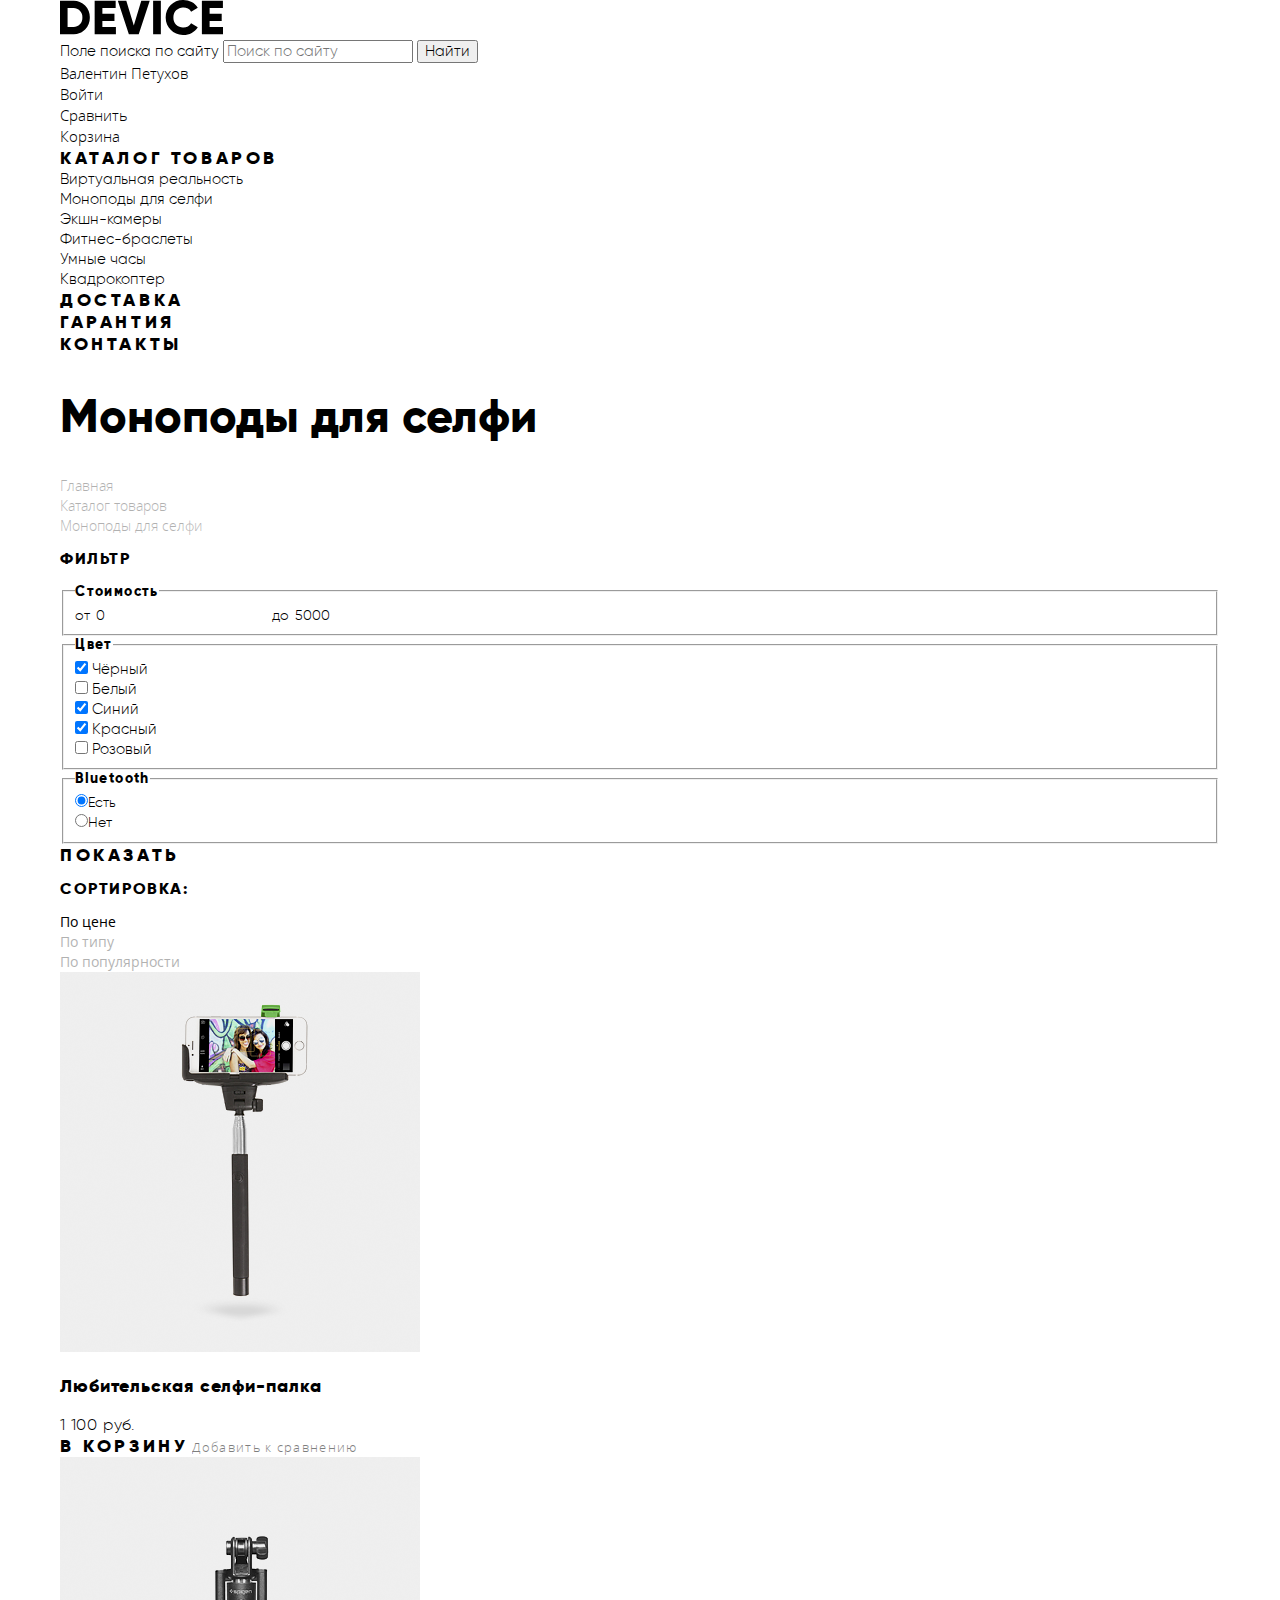
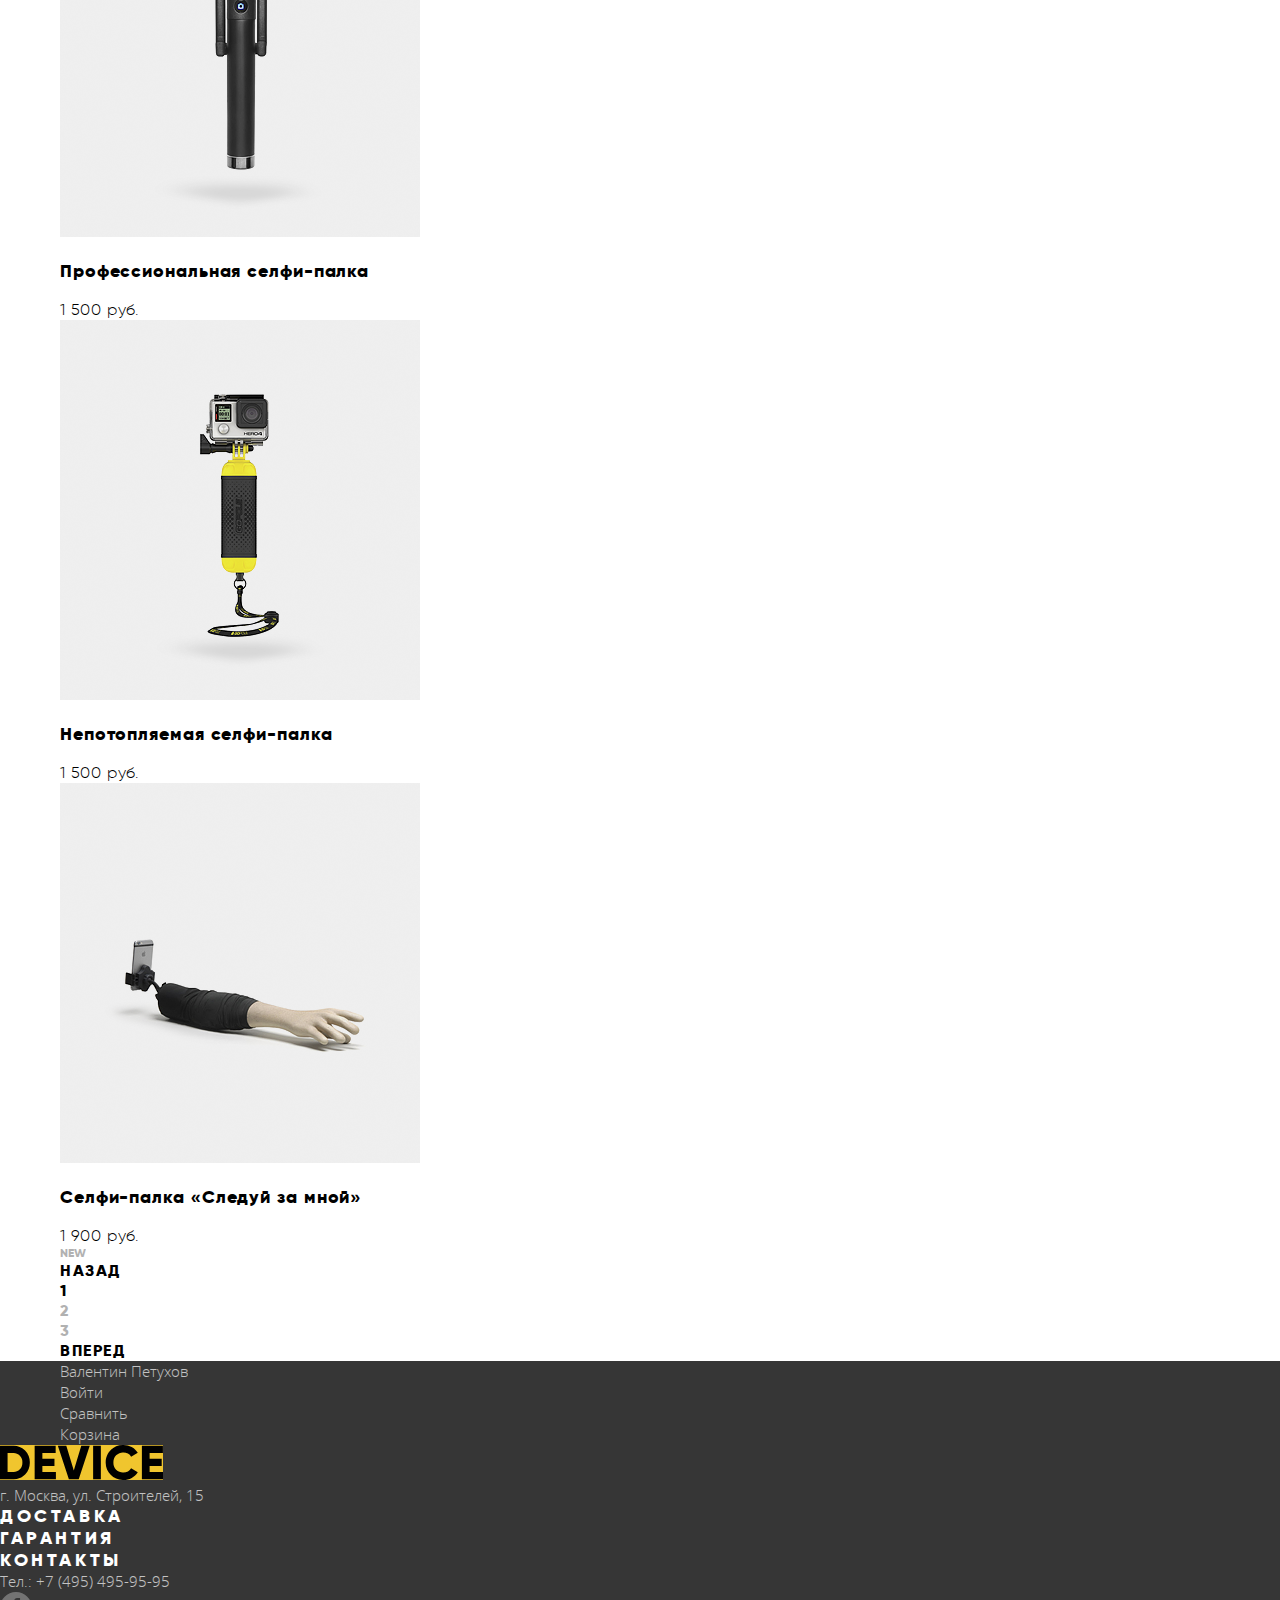
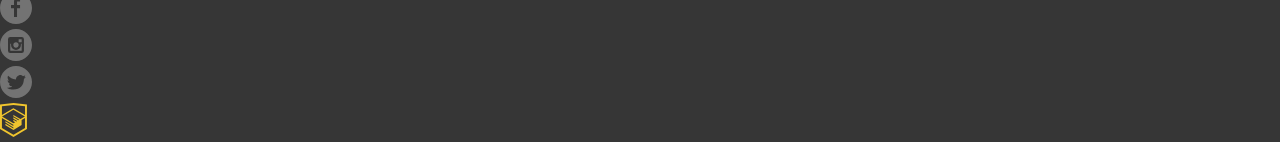
==== catalog.html @ 9ee71eac "feat: finish typography" ====
<!DOCTYPE html>
<html lang="ru">

  <head>
    <meta charset="UTF-8">
    <meta http-equiv="X-UA-Compatible" content="IE=edge">
    <meta name="viewport" content="width=device-width, initial-scale=1.0">
    <link rel="stylesheet" href="css/normalize.css">
    <link rel="stylesheet" href="css/style.css">
    <title>Девайс - Каталог товаров</title>
  </head>

  <body class="page-body">
    <div class="container">
      <header class="page-header">
        <a class="logo__link pseudo-opacity">
          <img src="img/content/logo-device.svg" width="163" height="35" alt="Логотип проекта Девайс"
            class="logo__picture" />
        </a>
        <div>
          <form action="https://echo.htmlacademy.ru/" class="search">
            <label for="">Поле поиска по сайту</label>
            <input type="text" name="" id="" placeholder="Поиск по сайту" />
            <button type="submit">Найти</button>
          </form>

          <ul class="user-menu">
            <li class="user-menu__item user-menu__item--no-username">
              <a href="/blank.html" class="user-menu__link pseudo-opacity">Валентин Петухов</a>
            </li>
            <li class="user-menu__item">
              <a href="/blank.html" class="user-menu__link pseudo-opacity">Войти</a>
            </li>
            <li class="user-menu__item">
              <a href="/blank.html" class="user-menu__link pseudo-opacity">Сравнить</a>
            </li>
            <li class="user-menu__item">
              <a href="/blank.html" class="user-menu__link pseudo-opacity">Корзина</a>
            </li>
          </ul>
        </div>

        <nav class="site-navigation">
          <div class="sub-menu-container">
            <a href="/catalog.html" class="site-navigation__catalog-link extra-bold pseudo-opacity">Каталог товаров</a>
            <ul class="sub-menu list">
              <li class="sub-menu__section">
                <ul class="sub-menu__list list">
                  <li class="sub-menu__item">
                    <a href="/catalog.html" class="sub-menu__link pseudo-opacity">Виртуальная реальность</a>
                  </li>
                  <li class="sub-menu__item">
                    <a href="/catalog.html" class="sub-menu__link pseudo-opacity">Моноподы для селфи</a>
                  </li>
                  <li class="sub-menu__item">
                    <a href="/catalog.html" class="sub-menu__link pseudo-opacity">Экшн-камеры</a>
                  </li>
                </ul>
              </li>
              <li class="sub-menu__section">
                <ul class="sub-menu__list list">
                  <li class="sub-menu__item">
                    <a href="/catalog.html" class="sub-menu__link pseudo-opacity">Фитнес-браслеты</a>
                  </li>
                  <li class="sub-menu__item">
                    <a href="/catalog.html" class="sub-menu__link pseudo-opacity">Умные часы</a>
                  </li>
                </ul>
              </li>
              <li class="sub-menu__section">
                <ul class="sub-menu__list list">
                  <li class="sub-menu__item">
                    <a href="/catalog.html" class="sub-menu__link pseudo-opacity">Квадрокоптер</a>
                  </li>
                </ul>
              </li>
            </ul>
          </div>

          <ul class="site-navigation__list">
            <li class="site-navigation__item">
              <a href="/blank.html" class="extra-bold site-navigation__link pseudo-opacity">Доставка</a>
            </li>
            <li class="site-navigation__item">
              <a href="/blank.html" class="extra-bold site-navigation__link pseudo-opacity">Гарантия</a>
            </li>
            <li class="site-navigation__item">
              <a href="/blank.html" class="extra-bold site-navigation__link pseudo-opacity">Контакты</a>
            </li>
          </ul>
        </nav>
      </header>
    </div>

    <main>
      <div class="container">
        <h1 class="title">Моноподы для селфи</h1>

        <section class="breadcrumbs">
          <h2 class="visually-hidden">Навигация</h2>
          <ul class="breadcrumbs__list">
            <li class="breadcrumbs__item">
              <a href="/index.html" class="breadcrumbs__link">Главная</a>
            </li>
            <li class="breadcrumbs__item"><a href="/catalog.html" class="breadcrumbs__link">Каталог товаров</a>
            </li>
            <li class="breadcrumbs__item">
              <span class="breadcrumbs__link breadcrumbs__link--current">Моноподы для
                селфи</span>
            </li>
          </ul>
        </section>

        <aside class="filter">
          <h2 class="filter__title extra-bold">Фильтр</h2>
          <form class="filter__options" action="https://echo.htmlacademy.ru/" method="get">
            <fieldset>
              <legend>Стоимость</legend>
              <div class="price-controls">
                <label class="min-price" for="min-price" tabindex="0"></label>
                <label class="max-price" for="max-price" tabindex="0"></label>
                <span>от </span><input type="number" name="min-price" id="min-price" min="0" value="0">
                <span>до </span><input type="number" name="max-price" id="max-price" min="0" value="5000">
              </div>
            </fieldset>

            <fieldset>
              <legend>Цвет</legend>
              <ul class="color-options">
                <li>
                  <input type="checkbox" name="black" id="filter-black" checked>
                  <label for="filter-black">Чёрный</label>
                </li>
                <li>
                  <input type="checkbox" name="white" id="filter-white">
                  <label for="filter-white">Белый</label>
                </li>
                <li>
                  <input type="checkbox" name="blue" id="filter-blue" checked>
                  <label for="filter-blue">Синий</label>
                </li>
                <li>
                  <input type="checkbox" name="red" id="filter-red" checked>
                  <label for="filter-red">Красный</label>
                </li>
                <li>
                  <input type="checkbox" name="pink" id="filter-pink">
                  <label for="filter-pink">Розовый</label>
                </li>
              </ul>
            </fieldset>

            <fieldset>
              <legend>Bluetooth</legend>
              <ul>
                <li>
                  <label>
                    <input type="radio" name="filter-bluetooth" value="true" checked><span>Есть</span>
                  </label>
                </li>
                <li>
                  <label>
                    <input type="radio" name="filter-bluetooth" value="false"><span>Нет</span>
                  </label>
                </li>
              </ul>
            </fieldset>

            <button type="submit" class="filter__submit-btn btn-reset-style extra-bold color-link">Показать</button>
          </form>
        </aside>

        <aside>
          <h2 class="filter__title extra-bold">Сортировка:</h2>
          <ul class="sort__list">
            <li class="sort__item"><a href="/catalog.html" class="sort__link sort__link--active">По цене</a></li>
            <li class="sort__item"><a href="/catalog.html" class="sort__link">По типу</a></li>
            <li class="sort__item"><a href="/catalog.html" class="sort__link">По популярности</a></li>
          </ul>
          <div class="sort-type">
            <a href="/catalog.html" class="sort-type__link"><span class="visually-hidden">по убыванию</span></a>
            <a href="/catalog.html" class="sort-type__link sort-type__link--active"><span class="visually-hidden">по
                возрастанию</span></a>
          </div>
        </aside>

        <section class="catalog">
          <h2 class="visually-hidden">Товары каталога</h2>
          <ul class="catalog__list">
            <li class="catalog__item">
              <img src="img/content/item-1.png" width="360" height="380" alt="Любительская селфи-палка"
                class="catalog__item-poster">
              <div>
                <h3><a href="/catalog.html">Любительская селфи-палка</a></h3>
                <span class="catalog__item-price">1 100 руб.</span>

                <div class="catalog__item-actions">
                  <a href="/catalog.html" class="extra-bold color-link">В корзину</a>
                  <a href="/catalog.html" class="catalog__item-to-compare">Добавить к сравнению</a>
                </div>
              </div>
            </li>
            <li class="catalog__item">
              <img src="img/content/item-2.png" width="360" height="380" alt="Профессиональная
селфи-палка" class="catalog__item-poster">
              <div>
                <h3><a href="/catalog.html">Профессиональная
                    селфи-палка</a></h3>
                <span class="catalog__item-price">1 500 руб.</span>

                <div class="catalog__item-actions catalog__item-actions--hidden">
                  <a href="/catalog.html" class="extra-bold color-link">В корзину</a>
                  <a href="/catalog.html" class="catalog__item-to-compare">Добавить к сравнению</a>
                </div>
              </div>
            </li>
            <li class="catalog__item">
              <img src="img/content/item-3.png" width="360" height="380" alt="Непотопляемая селфи-палка"
                class="catalog__item-poster">
              <div>
                <h3><a href="/catalog.html">Непотопляемая селфи-палка</a></h3>
                <span class="catalog__item-price">1 500 руб.</span>

                <div class="catalog__item-actions catalog__item-actions--hidden">
                  <a href="/catalog.html" class="extra-bold color-link">В корзину</a>
                  <a href="/catalog.html" class="catalog__item-to-compare">Добавить к сравнению</a>
                </div>
              </div>
            </li>
            <li class="catalog__item">
              <img src="img/content/item-4.png" width="360" height="380" alt="Селфи-палка «Следуй за мной»"
                class="catalog__item-poster">
              <div>
                <h3><a href="/catalog.html">Селфи-палка «Следуй за мной»</a></h3>
                <span class="catalog__item-price">1 900 руб.</span>

                <div class="catalog__item-tag">
                  <span class="catalog__item-tag-text">new</span>
                </div>

                <div class="catalog__item-actions catalog__item-actions--hidden">
                  <a href="/catalog.html" class="extra-bold color-link">В корзину</a>
                  <a href="/catalog.html" class="catalog__item-to-compare">Добавить к сравнению</a>
                </div>
              </div>
            </li>
          </ul>
        </section>

        <section class="pagination">
          <h2 class="visually-hidden">Навигация по страницам каталога</h2>
          <a class="pagination__btn pagination__btn-prev extra-bold">Назад</a>
          <ul class="pagination__list">
            <li class="pagination__item"><a class="pagination__link pagination__link--active extra-bold">1</a></li>
            <li class="pagination__item"><a class="pagination__link extra-bold" href="/catalog.html">2</a></li>
            <li class="pagination__item"><a class="pagination__link extra-bold" href="/catalog.html">3</a></li>
          </ul>
          <a class="pagination__btn pagination__btn-next extra-bold" href="/catalog.html">Вперед</a>
        </section>
      </div>
    </main>

    <footer class="page-footer">
      <div class="container">
        <ul class="user-menu">
          <li class="user-menu__item user-menu__item--username">
            <a href="/blank.html" class="user-menu__link pseudo-opacity">Валентин Петухов</a>
          </li>
          <li class="user-menu__item">
            <a href="/blank.html" class="user-menu__link">Войти</a>
          </li>
          <li class="user-menu__item">
            <a href="/blank.html" class="user-menu__link">Сравнить</a>
          </li>
          <li class="user-menu__item">
            <a href="/blank.html" class="user-menu__link">Корзина</a>
          </li>
        </ul>
      </div>

      <a class="logo__link pseudo-opacity">
        <img src="img/content/logo-device.svg" width="163" height="35" alt="Лого" class="logo__picture" />
      </a>

      <div>
        <address class="footer__address">г. Москва, ул. Строителей, 15</address>

        <ul class="site-navigation__list">
          <li class="site-navigation__item">
            <a href="/blank.html" class="extra-bold site-navigation__link pseudo-opacity">Доставка</a>
          </li>
          <li class="site-navigation__item">
            <a href="/blank.html" class="extra-bold site-navigation__link pseudo-opacity">Гарантия</a>
          </li>
          <li class="site-navigation__item">
            <a href="/blank.html" class="extra-bold site-navigation__link pseudo-opacity">Контакты</a>
          </li>
        </ul>

        <a href="tel:+74954959595" class="footer__phone">Тел.: +7 (495) 495-95-95</a>
      </div>

      <div>
        <ul class="socials__list">
          <li class="socials__item">
            <a href="https://facebook.com/" class="socials__link socials__link--facebook">
              <img src="img/decor/icon-fb.svg" width="32" height="32" alt="Facebook" />
            </a>
          </li>
          <li class="socials__item">
            <a href="https://instagram.com/" class="socials__link socials__link--instagram">
              <img src="img/decor/icon-instagram.svg" width="32" height="32" alt="Instagram" />
            </a>
          </li>
          <li class="socials__item">
            <a href="https://www.twitter.com/" class="socials__link socials__link--twitter">
              <img src="img/decor/icon-twitter.svg" width="32" height="32" alt="Twitter" />
            </a>
          </li>
        </ul>

        <a href="https://htmlacademy.ru/intensive/htmlcss" class="pseudo-opacity">
          <img src="img/content/logo-html.svg" width="27" height="34" alt="HTML Academy" />
        </a>
      </div>
    </footer>

  </body>

</html>
---- css/style.css ----
@font-face {
  font-family: "Open Sans";
  font-weight: 300;
  font-style: normal;
  src: local("Open Sans Light"), local("OpenSans-Light"),
    url(../fonts/opensanslight.woff2) format("woff2"),
    url(../fonts/opensanslight.woff) format("woff");
}

@font-face {
  font-family: "Open Sans";
  font-weight: 400;
  font-style: normal;
  src: local("Open Sans Regular"), local("OpenSans-Regular"),
    url(../fonts/opensans.woff2) format("woff2"),
    url(../fonts/opensans.woff) format("woff");
}

@font-face {
  font-family: "Gilroy";
  font-weight: 300;
  font-style: normal;
  src: local("Gilroy Light"), local("Gilroy-Light"),
    url(../fonts/gilroylight.woff2) format("woff2"),
    url(../fonts/gilroylight.woff) format("woff");
}

@font-face {
  font-family: "Gilroy";
  font-weight: 800;
  font-style: normal;
  src: local("Gilroy ExtraBold"), local("Gilroy-ExtraBold"),
    url(../fonts/gilroyextrabold.woff2) format("woff2"),
    url(../fonts/gilroyextrabold.woff) format("woff");
}

:root {
  --basic-black: #000000;
  --basic-dark: #363636;
  --basic-white: rgb(255, 255, 255);
  --basic-grey: #464646;
  --basic-half-grey: #7e7e7e;
  --basic-grey-light: #e5e5e5;
  --basic-medium-grey: #f2f2f2;
  --basic-medium-grey-dark: rgb(234, 234, 234);
  --special-yellow-dark: #f0c52e;
  --special-yellow: #f7e296;
  --special-green: #91c92f;
  --status-warning: #f6dada;
  --white-30: rgb(255, 255, 255, 0.3);
  --white-60: rgb(255, 255, 255, 0.6);
}

body {
  min-width: 1200px;
  margin: 0;
  padding: 0;
  color: var(--basic-black);
  background-color: var(--basic-white);
  font-family: "Gilroy", "Verdana", sans-serif;
  font-size: 15px;
  line-height: 20px;
  font-weight: 300;
}

a {
  text-decoration: none;
  color: var(--basic-black);
}

img {
  max-width: 100%;
  height: auto;
}

*,
::before,
::after {
  box-sizing: border-box;
}

.hidden {
  display: none;
}

.visually-hidden {
  position: absolute;
  width: 1px;
  height: 1px;
  margin: -1px;
  border: 0;
  padding: 0;
  clip: rect(0 0 0 0);
  overflow: hidden;
}

.container {
  width: 1200px;
  margin: 0 auto;
  padding: 0 20px;
}

ul {
  margin: 0;
  padding: 0;
  list-style: none;
}

.extra-bold {
  letter-spacing: 0.2em;
  text-transform: uppercase;
  font-size: 18px;
  font-weight: 800;
  line-height: 22px;
}

.color-link {
  text-align: center;
}

.pseudo-opacity[href]:hover {
  opacity: 0.6;
}

.pseudo-opacity[href]:active,
.pseudo-opacity[href]:focus {
  opacity: 0.3;
}

.btn-reset-style {
  padding: 0;
  border: 0;
  background-color: transparent;
}

.promo-slider__item--inactive {
  display: none;
}

.promo-slider__item span {
  font-weight: 800;
  font-size: 179px;
  line-height: 219px;
  text-transform: uppercase;
  color: var(--basic-white);
}

.title {
  font-size: 47px;
  line-height: 58px;
}

.title--wide {
  letter-spacing: 0.2em;
}

.promo-slider__item h3 {
  font-weight: 800;
}

.user-menu__link,
.text-paragraph,
.breadcrumbs__link,
.catalog__item-to-compare,
.footer__address,
.footer__phone,
.search-field,
.services-definition__item dd,
.sort__link {
  font-family: "Open Sans", "Verdana", sans-serif;
}

.promo-slider__properties-item {
  display: flex;
  flex-direction: column-reverse;
  letter-spacing: 0.1em;
}

.promo-slider__properties-item dt {
  font-size: 13px;
  line-height: 16px;
}

.promo-slider__properties-item dd {
  margin: 0;
  font-size: 36px;
  line-height: 43px;
}

.promo-slider__slider-item {
  width: 12px;
  height: 12px;
  cursor: pointer;
  border: 0;
}

.categories__item a {
  font-weight: 800;
  font-size: 18px;
  line-height: 22px;
  letter-spacing: 0.05em;
}

.categories__item a:active {
  opacity: 0.3;
}

.services-navigation__item a {
  font-weight: 800;
  font-size: 18px;
  line-height: 22px;
  letter-spacing: 0.2em;
  text-transform: uppercase;
}

.services-navigation__item a:hover {
  background-color: var(--special-yellow-dark);
}

.services-navigation__item--active {
  background-color: var(--basic-black);
}

.services-navigation__item a:focus,
.services-navigation__item--active a,
.services-navigation__item--active a:hover {
  color: var(--special-yellow);
  background-color: var(--basic-black);
}

.services-definition__item dt {
  text-transform: none;
}

.services-definition__item dd {
  line-height: 30px;
  letter-spacing: 0.1em;
}

.about p {
  line-height: 28px;
}

.partners__item {
  font-weight: 800;
  font-size: 16px;
  line-height: 28px;
}

.page-footer {
  background-color: var(--basic-dark);
}

.page-footer .logo__picture {
  background-color: var(--special-yellow-dark);
}

.page-footer * {
  color: var(--basic-white);
}

.page-footer .user-menu__link {
  opacity: 0.7;
}

.page-footer .user-menu__link:hover {
  opacity: 1;
}

.footer__address,
.footer__phone {
  opacity: 0.7;
  font-style: normal;
}

.footer__phone:hover {
  opacity: 1;
}

.footer__phone:focus {
  opacity: 0.3;
}

.socials__link {
  opacity: 0.3;
}

.socials__link:hover {
  opacity: 0.6;
}

.socials__link:active,
.socials__link:focus {
  opacity: 0.1;
}

.feedback__form label {
  font-weight: 800;
  font-size: 18px;
  line-height: 22px;
}

.feedback__form-field {
  background-color: var(--basic-medium-grey);
  border: 0;
}

.feedback__form-field:hover {
  background-color: var(--basic-medium-grey-dark);
}

.feedback__form-field:focus {
  background-color: var(--basic-white);
  outline: 2px solid var(--special-yellow);
}

.feedback__form-field:invalid {
  outline: 0;
  background-color: var(--status-warning);
}

.feedback-text {
  resize: none;
}

.close-form-btn {
  background-image: url(../img/decor/modal-close.svg);
  opacity: 0.5;
}

.close-form-btn:hover,
.close-form-btn:focus {
  opacity: 1;
}

.close-form-btn:active {
  opacity: 0.3;
}

.breadcrumbs__link {
  opacity: 0.3;
  font-size: 14px;
  line-height: 19px;
}

.breadcrumbs__link:not(.breadcrumbs__link--current):hover {
  opacity: 0.6;
}

.breadcrumbs__link:not(.breadcrumbs__link--current):active {
  opacity: 0.1;
}

.filter__title,
.sort__title,
.pagination__btn,
.pagination__link {
  font-size: 16px;
  line-height: 20px;
  letter-spacing: 0.1em;
}

.filter__options legend {
  font-weight: 800;
  font-size: 14px;
  line-height: 17px;
  letter-spacing: 0.1em;
}

.filter__options span,
.filter__options input {
  font-size: 14px;
  line-height: 17px;
}

.price-controls input {
  border: 0;
  background-color: transparent;
  -moz-appearance: textfield;
}

.price-controls input::-webkit-inner-spin-button,
.price-controls input::-webkit-outer-spin-button {
  -webkit-appearance: none;
}

.form-label {
  font-size: 14px;
  line-height: 19px;
}

.sort__link {
  font-weight: 400;
  font-size: 14px;
  line-height: 19px;
  opacity: 0.3;
}

.sort__link--active {
  opacity: 1;
}

.sort__link:hover {
  opacity: 0.6;
}

.sort__link:active {
  opacity: 1;
}

.catalog__item h3 {
  font-weight: 800;
  font-size: 18px;
  line-height: 22px;
  letter-spacing: 0.05em;
}

.catalog__item-price {
  font-size: 16px;
  line-height: 19px;
  letter-spacing: 0.05em;
}

.catalog__item-actions--hidden {
  display: none;
}

.catalog__item-to-compare {
  font-size: 13px;
  line-height: 18px;
  letter-spacing: 0.1em;
  opacity: 0.5;
}

.catalog__item-to-compare:hover {
  opacity: 1;
}

.catalog__item-to-compare:active {
  opacity: 0.2;
}

.catalog__item-tag {
  font-weight: 800;
  font-size: 12px;
  line-height: 15px;
  opacity: 0.3;
  text-transform: uppercase;
}

.pagination__btn:hover,
.pagination__btn:active {
  background-color: var(--basic-mid-grey);
}

.pagination__btn:active {
  opacity: 0.3;
}

.pagination__link:not(.pagination__link--active) {
  opacity: 0.3;
}

.pagination__link:hover {
  opacity: 0.6;
}

.pagination__link:active,
.pagination__link:focus {
  opacity: 1;
}
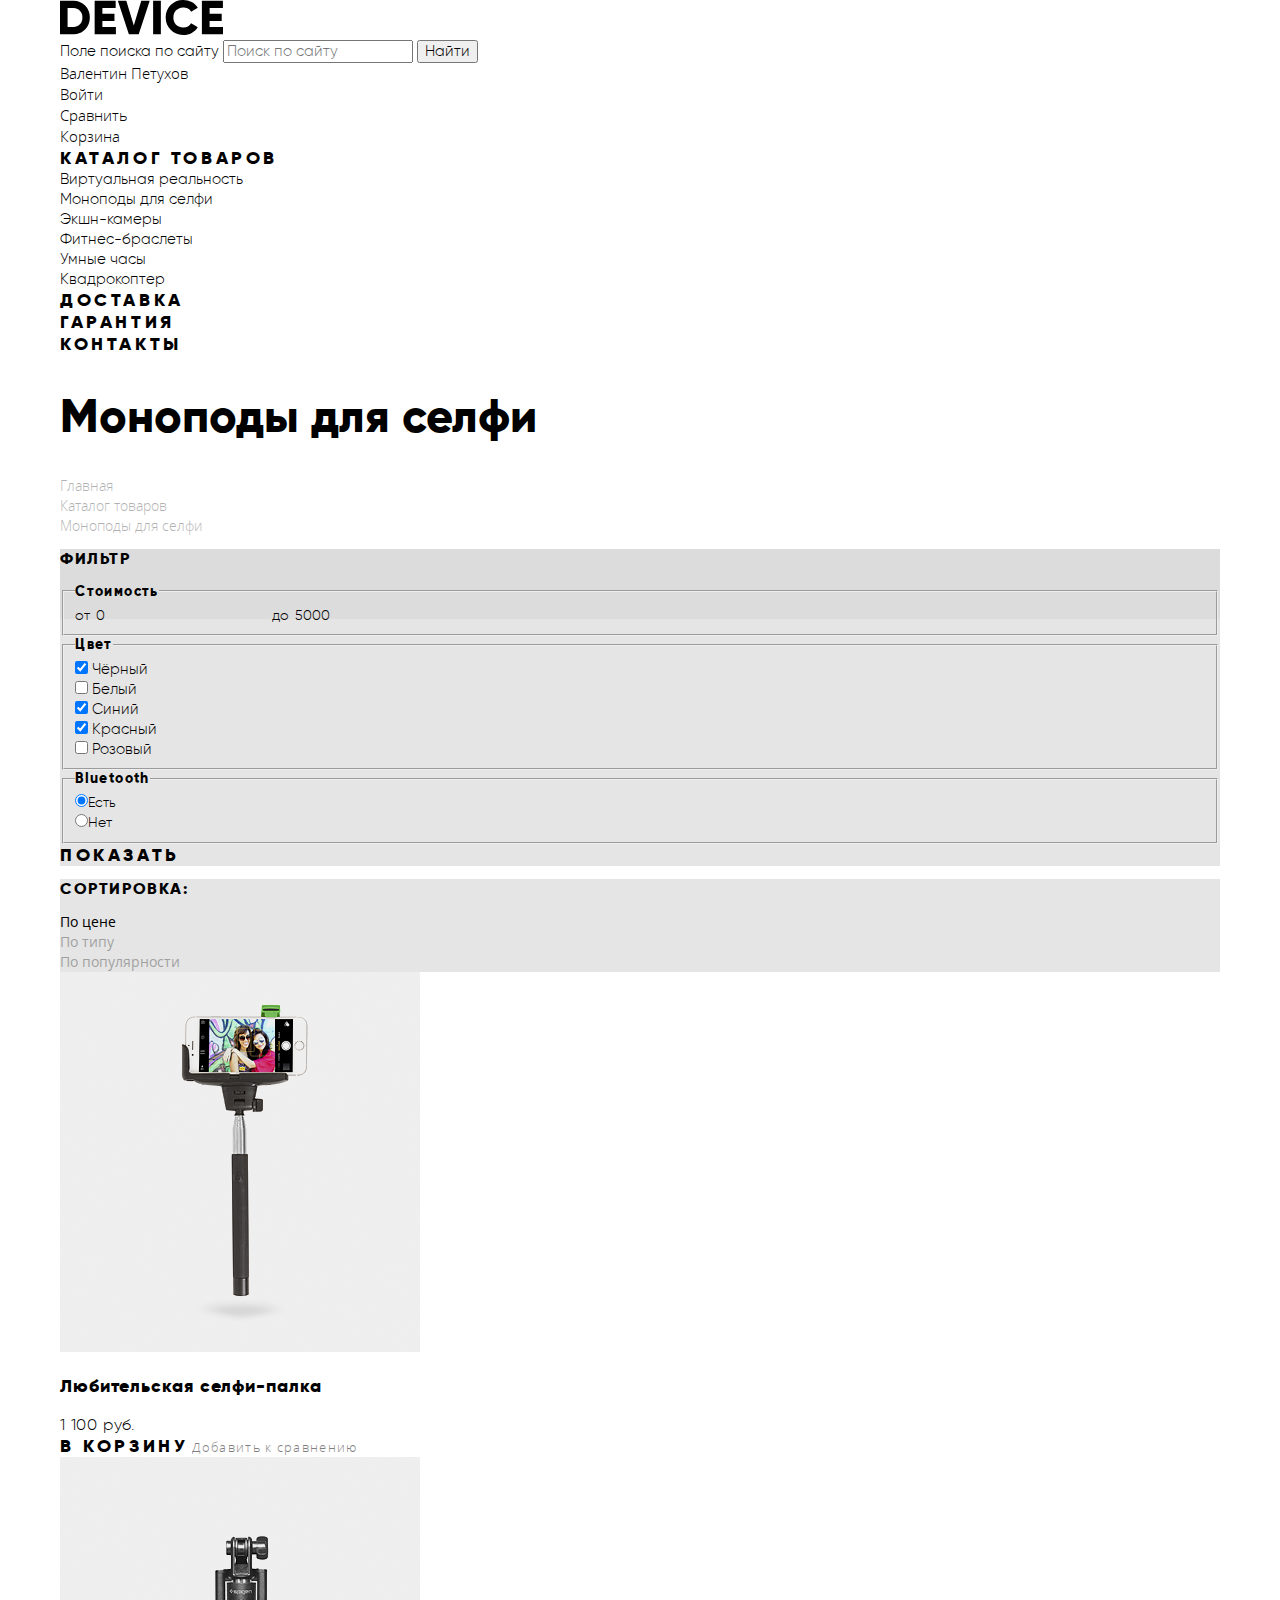
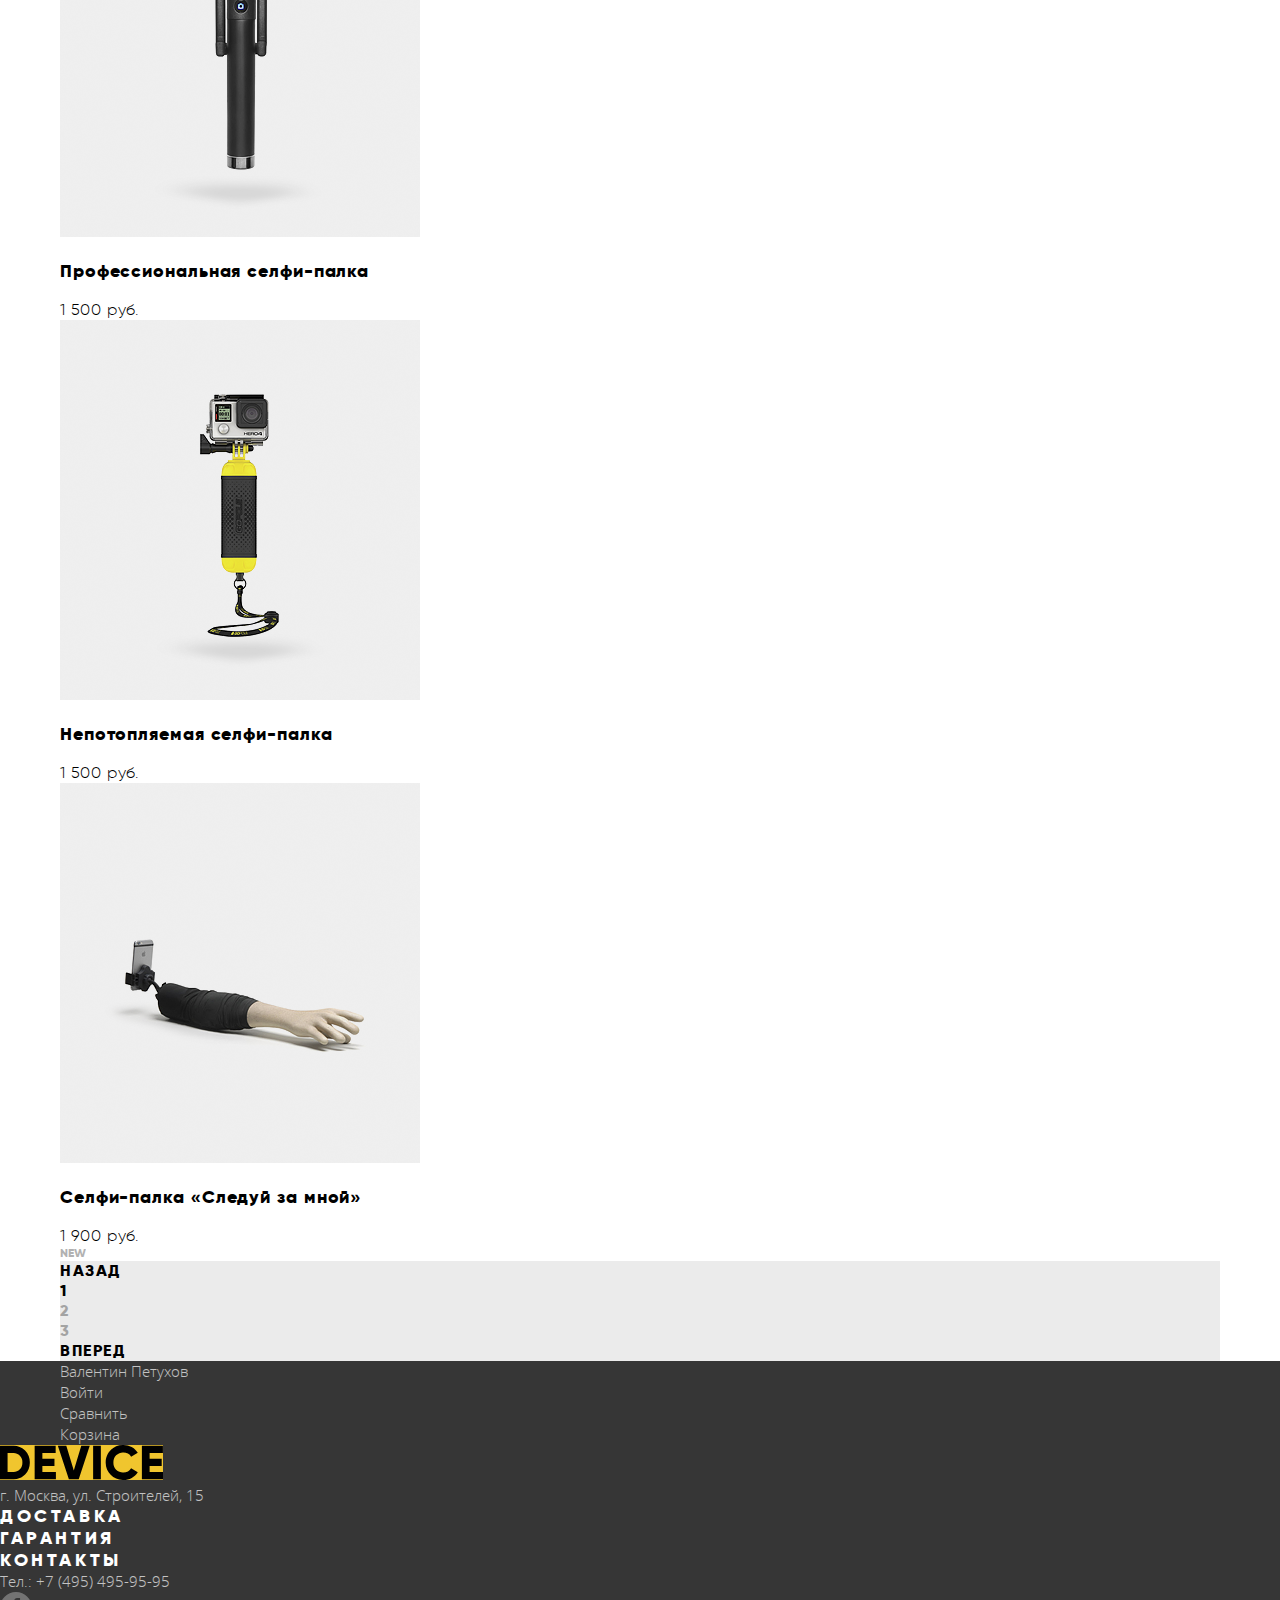
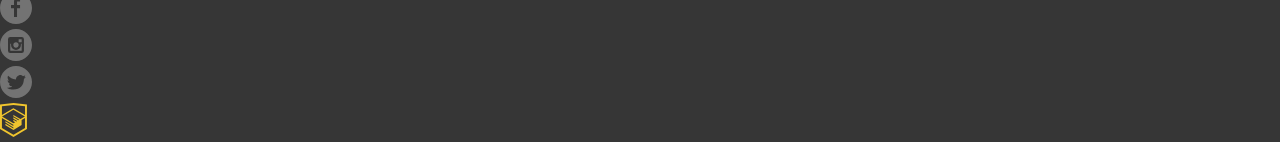
==== commit ffaaea60: "feat: add background colors" ====
--- a/catalog.html
+++ b/catalog.html
@@ -170,7 +170,7 @@
           </form>
         </aside>
 
-        <aside>
+        <aside class="sort">
           <h2 class="filter__title extra-bold">Сортировка:</h2>
           <ul class="sort__list">
             <li class="sort__item"><a href="/catalog.html" class="sort__link sort__link--active">По цене</a></li>
--- a/css/style.css
+++ b/css/style.css
@@ -40,7 +40,11 @@
   --basic-white: rgb(255, 255, 255);
   --basic-grey: #464646;
   --basic-half-grey: #7e7e7e;
+  --basic-option-grey: #a6a6a6;
+  --basic-mid-grey: #d9d9d9;
+  --basic-grey-darker: #dcdcdc;
   --basic-grey-light: #e5e5e5;
+  --basic-grey-lightest: #ebebeb;
   --basic-medium-grey: #f2f2f2;
   --basic-medium-grey-dark: rgb(234, 234, 234);
   --special-yellow-dark: #f0c52e;
@@ -49,6 +53,8 @@
   --status-warning: #f6dada;
   --white-30: rgb(255, 255, 255, 0.3);
   --white-60: rgb(255, 255, 255, 0.6);
+  --decor-black-shadow-opacity: rgba(0 0 0 / 0.3);
+  --decor-black-shadow-light-opacity: rgba(0 0 0 / 0.18);
 }
 
 body {
@@ -294,6 +300,11 @@
   opacity: 0.1;
 }
 
+.feedback__form-container {
+  background-color: var(--basic-white);
+  box-shadow: 0 10px 16px var(--decor-black-shadow-opacity);
+}
+
 .feedback__form label {
   font-weight: 800;
   font-size: 18px;
@@ -319,6 +330,10 @@
   background-color: var(--status-warning);
 }
 
+.popup-map__container {
+  box-shadow: 0 5px 16px var(--decor-black-shadow-opacity);
+}
+
 .feedback-text {
   resize: none;
 }
@@ -349,6 +364,14 @@
 
 .breadcrumbs__link:not(.breadcrumbs__link--current):active {
   opacity: 0.1;
+}
+
+.filter {
+  background-image: linear-gradient(
+    to bottom,
+    var(--basic-grey-darker) 70px,
+    var(--basic-grey-light) 1px
+  );
 }
 
 .filter__title,
@@ -389,6 +412,10 @@
   line-height: 19px;
 }
 
+.sort {
+  background-color: var(--basic-grey-light);
+}
+
 .sort__link {
   font-weight: 400;
   font-size: 14px;
@@ -448,6 +475,10 @@
   text-transform: uppercase;
 }
 
+.pagination {
+  background-color: var(--basic-grey-lightest);
+}
+
 .pagination__btn:hover,
 .pagination__btn:active {
   background-color: var(--basic-mid-grey);
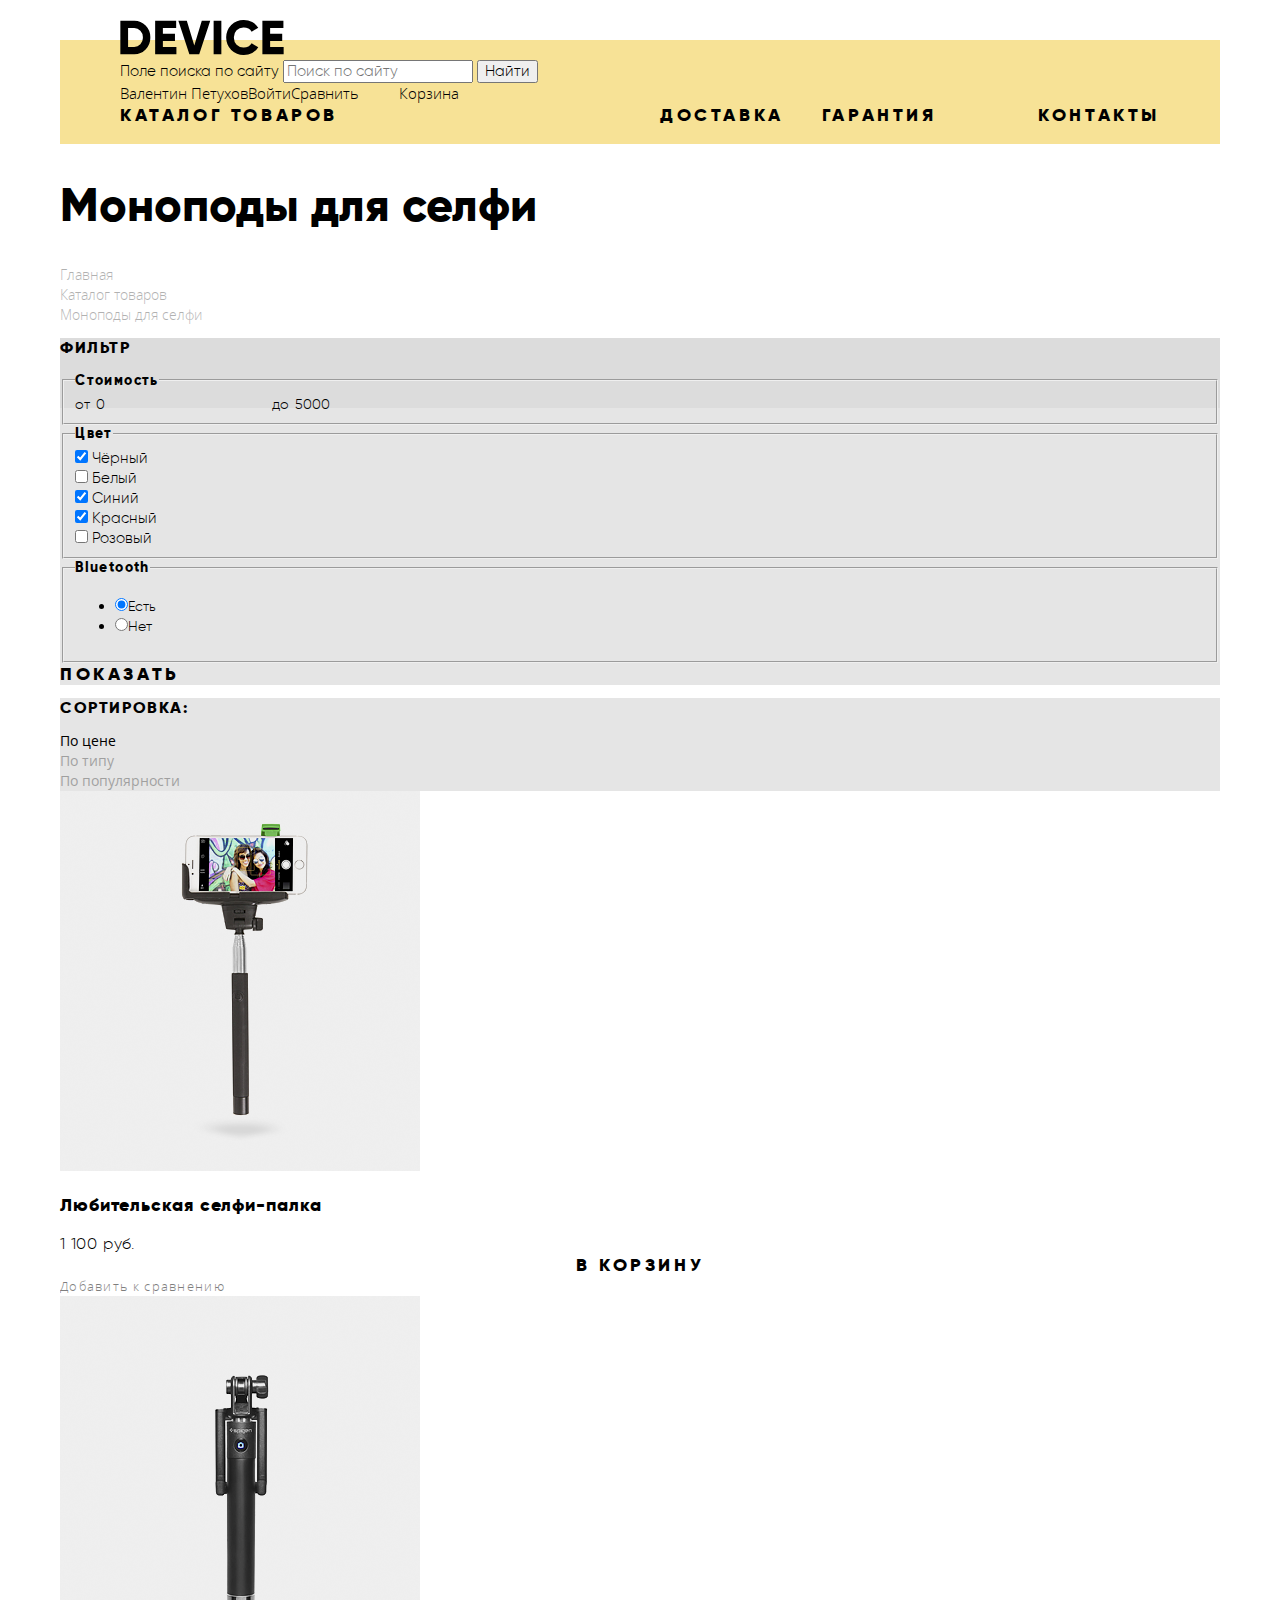
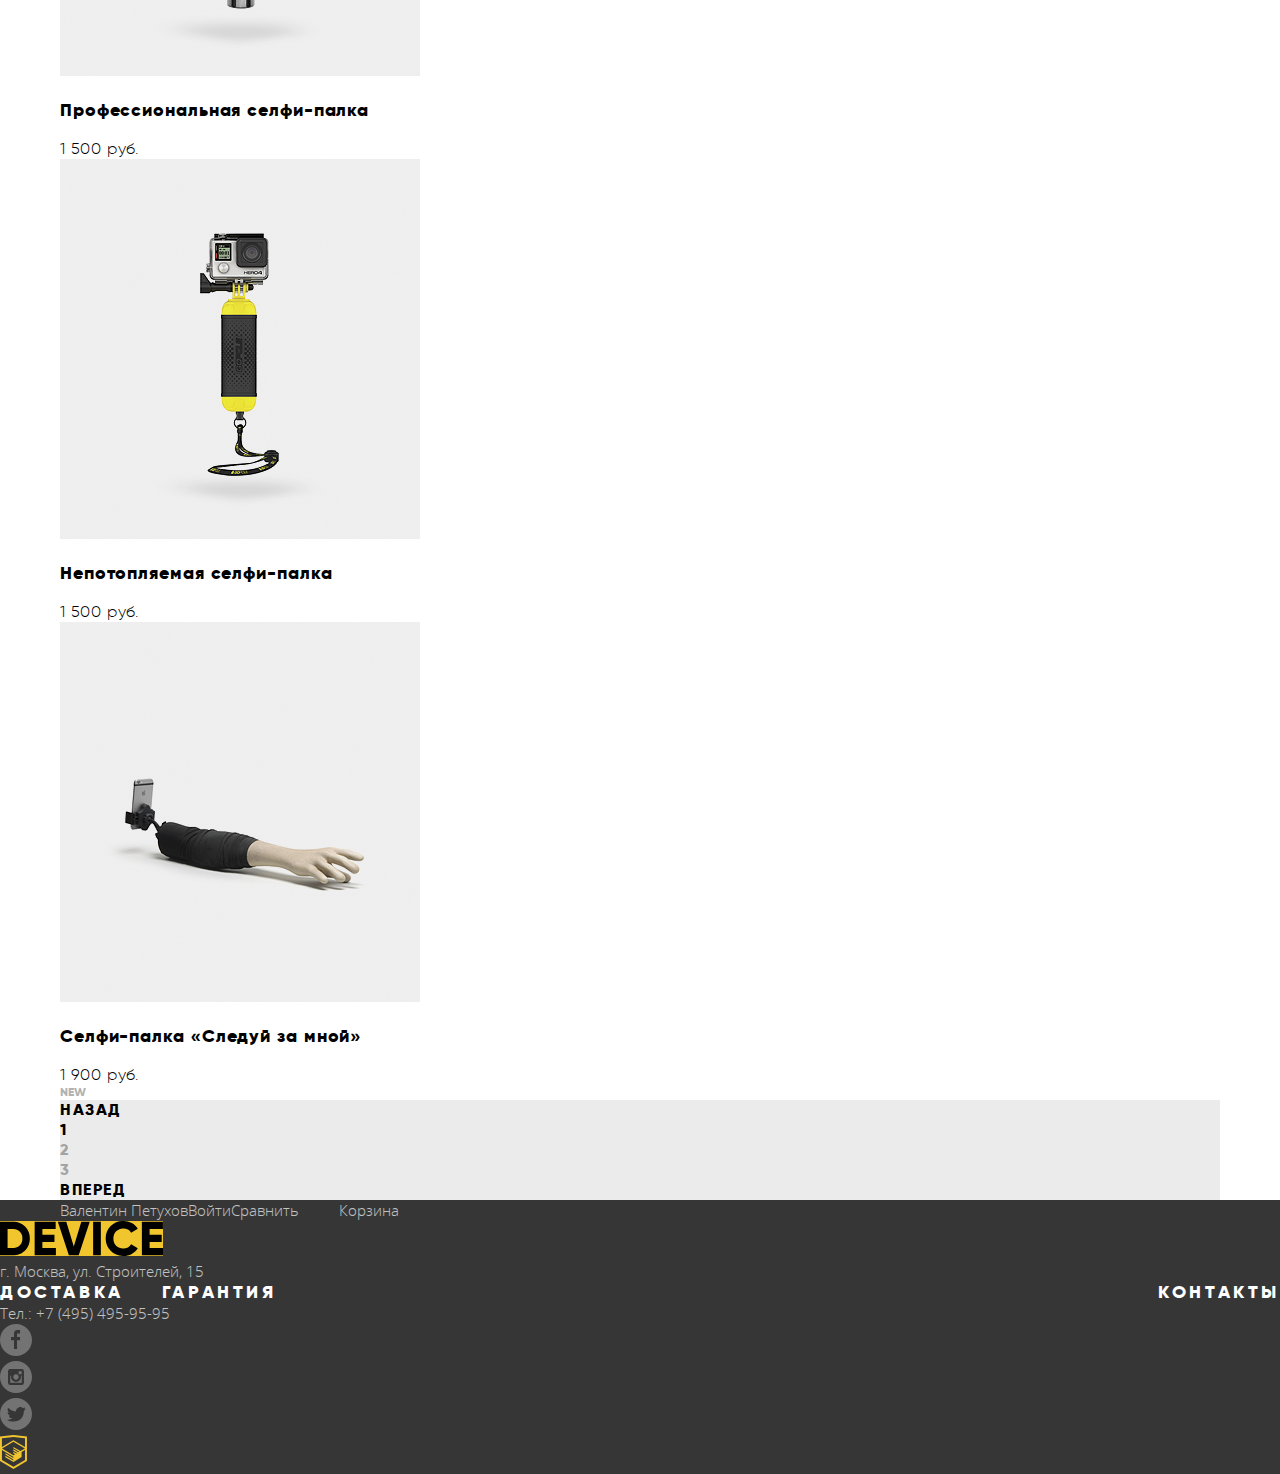
==== commit 8427e27d: "feat: add styles until slider" ====
--- a/catalog.html
+++ b/catalog.html
@@ -11,20 +11,51 @@
   </head>
 
   <body class="page-body">
+    <svg class="user-menu-sprite" xmlns="http://www.w3.org/2000/svg" xmlns:xlink="http://www.w3.org/1999/xlink"
+      version="1.1">
+      <symbol id="user" viewBox="0 0 9 10">
+        <path fill="currentColor"
+          d="M4.5.333c1.197 0 2.167 1.044 2.167 2.334C6.667 3.956 5.697 5 4.5 5 3.303 5 2.333 3.956 2.333 2.667c0-1.29.97-2.334 2.167-2.334zm0 9.334s4.333 0 4.333-1.167c0-1.4-2.112-2.917-4.333-2.917C2.28 5.583.167 7.1.167 8.5.167 9.667 4.5 9.667 4.5 9.667z">
+        </path>
+      </symbol>
+      <symbol id="compare" viewBox="0 0 10 10">
+        <path fill="currentColor" d="M8 2h1.984v8H8zM0 3h1.984v7H0zm4-3h2v10H4z"></path>
+      </symbol>
+      <symbol id="cart" viewBox="0 0 12 12">
+        <path fill="currentColor"
+          d="M11.864 3.017a.429.429 0 0 0-.327-.154H9.225V4.09c0 .563-.484 1.022-1.08 1.022-.594 0-1.078-.458-1.078-1.022V2.863H4.909V4.09c0 .563-.485 1.022-1.08 1.022-.595 0-1.078-.458-1.078-1.022V2.863H.438a.43.43 0 0 0-.327.154.472.472 0 0 0-.108.358l.776 7.134c.015.806.642 1.455 1.411 1.455h7.595c.77 0 1.396-.649 1.411-1.455l.776-7.134a.476.476 0 0 0-.108-.358z">
+        </path>
+        <path fill="currentColor"
+          d="M3.829 4.499c.239 0 .433-.184.433-.409V1.84c0-.632.672-1.022 1.295-1.022h1.079c.655 0 1.078.401 1.078 1.022v2.25c0 .225.194.409.431.409.239 0 .433-.184.433-.409V1.84C8.577.773 7.761 0 6.636 0H5.557c-1.19 0-2.159.826-2.159 1.84v2.25c0 .225.194.409.431.409z">
+        </path>
+      </symbol>
+      <symbol id="logo" viewBox="0 0 164 35">
+        <path fill="currentColor"
+          d="m0.35 0.7v33.6h13.532a15.723 15.723 0 0 0 11.72-4.824 16.464 16.464 0 0 0 4.712-11.976 16.465 16.465 0 0 0-4.712-11.976 15.723 15.723 0 0 0-11.72-4.824zm7.733 26.208v-18.819h5.8a8.648 8.648 0 0 1 6.5 2.568 9.412 9.412 0 0 1 2.489 6.84 9.41 9.41 0 0 1-2.489 6.84 8.646 8.646 0 0 1-6.5 2.568h-5.8zm34.8-5.952h12.082v-7.3h-12.086v-5.567h13.291v-7.389h-21.024v33.6h21.265v-7.392h-13.532v-5.952zm36.343 13.344 11.019-33.6h-8.458l-7.491 24.72-7.491-24.72h-8.457l11.019 33.6zm14.4 0h7.733v-33.6h-7.733zm38.615-1.416a15.514 15.514 0 0 0 6.041-5.688l-6.67-3.84a7.488 7.488 0 0 1-3.165 3.024 9.874 9.874 0 0 1-4.664 1.1 9.594 9.594 0 0 1-7.177-2.736 9.907 9.907 0 0 1-2.682-7.248 9.908 9.908 0 0 1 2.682-7.248 9.594 9.594 0 0 1 7.177-2.736 9.914 9.914 0 0 1 4.64 1.08 7.6 7.6 0 0 1 3.189 3.048l6.67-3.84a15.881 15.881 0 0 0-6.09-5.688 17.419 17.419 0 0 0-8.409-2.088 17.12 17.12 0 0 0-17.592 17.472 17.12 17.12 0 0 0 17.589 17.476 17.519 17.519 0 0 0 8.458-2.088zm17.881-11.928h12.082v-7.3h-12.085v-5.567h13.29v-7.389h-21.022v33.6h21.264v-7.392h-13.532v-5.952z">
+        </path>
+      </symbol>
+      <symbol id="icon-plus" viewBox="0 0 16 16">
+        <path fill="currentColor" d="M16 7H9V0H7v7H0v2h7v7h2V9h7z" />
+      </symbol>
+
+    </svg>
     <div class="container">
       <header class="page-header">
         <a class="logo__link pseudo-opacity">
-          <img src="img/content/logo-device.svg" width="163" height="35" alt="Логотип проекта Девайс"
-            class="logo__picture" />
+          <svg class="logo__picture" width="164" height="35">
+            <use xlink:href="#logo"></use>
+          </svg>
+          <!-- <img src="img/content/logo-device.svg" width="163" height="35" alt="Логотип проекта Девайс"
+                    class="logo__picture" /> -->
         </a>
         <div>
           <form action="https://echo.htmlacademy.ru/" class="search">
-            <label for="">Поле поиска по сайту</label>
-            <input type="text" name="" id="" placeholder="Поиск по сайту" />
+            <label for="search">Поле поиска по сайту</label>
+            <input type="text" name="search" id="search" placeholder="Поиск по сайту" />
             <button type="submit">Найти</button>
           </form>
 
-          <ul class="user-menu">
+          <ul class="user-menu list">
             <li class="user-menu__item user-menu__item--no-username">
               <a href="/blank.html" class="user-menu__link pseudo-opacity">Валентин Петухов</a>
             </li>
@@ -77,7 +108,7 @@
             </ul>
           </div>
 
-          <ul class="site-navigation__list">
+          <ul class="site-navigation__list list">
             <li class="site-navigation__item">
               <a href="/blank.html" class="extra-bold site-navigation__link pseudo-opacity">Доставка</a>
             </li>
@@ -98,7 +129,7 @@
 
         <section class="breadcrumbs">
           <h2 class="visually-hidden">Навигация</h2>
-          <ul class="breadcrumbs__list">
+          <ul class="breadcrumbs__list list">
             <li class="breadcrumbs__item">
               <a href="/index.html" class="breadcrumbs__link">Главная</a>
             </li>
@@ -126,7 +157,7 @@
 
             <fieldset>
               <legend>Цвет</legend>
-              <ul class="color-options">
+              <ul class="color-options list">
                 <li>
                   <input type="checkbox" name="black" id="filter-black" checked>
                   <label for="filter-black">Чёрный</label>
@@ -172,7 +203,7 @@
 
         <aside class="sort">
           <h2 class="filter__title extra-bold">Сортировка:</h2>
-          <ul class="sort__list">
+          <ul class="sort__list list">
             <li class="sort__item"><a href="/catalog.html" class="sort__link sort__link--active">По цене</a></li>
             <li class="sort__item"><a href="/catalog.html" class="sort__link">По типу</a></li>
             <li class="sort__item"><a href="/catalog.html" class="sort__link">По популярности</a></li>
@@ -186,7 +217,7 @@
 
         <section class="catalog">
           <h2 class="visually-hidden">Товары каталога</h2>
-          <ul class="catalog__list">
+          <ul class="catalog__list list">
             <li class="catalog__item">
               <img src="img/content/item-1.png" width="360" height="380" alt="Любительская селфи-палка"
                 class="catalog__item-poster">
@@ -250,7 +281,7 @@
         <section class="pagination">
           <h2 class="visually-hidden">Навигация по страницам каталога</h2>
           <a class="pagination__btn pagination__btn-prev extra-bold">Назад</a>
-          <ul class="pagination__list">
+          <ul class="pagination__list list">
             <li class="pagination__item"><a class="pagination__link pagination__link--active extra-bold">1</a></li>
             <li class="pagination__item"><a class="pagination__link extra-bold" href="/catalog.html">2</a></li>
             <li class="pagination__item"><a class="pagination__link extra-bold" href="/catalog.html">3</a></li>
@@ -262,7 +293,7 @@
 
     <footer class="page-footer">
       <div class="container">
-        <ul class="user-menu">
+        <ul class="user-menu list">
           <li class="user-menu__item user-menu__item--username">
             <a href="/blank.html" class="user-menu__link pseudo-opacity">Валентин Петухов</a>
           </li>
@@ -285,7 +316,7 @@
       <div>
         <address class="footer__address">г. Москва, ул. Строителей, 15</address>
 
-        <ul class="site-navigation__list">
+        <ul class="site-navigation__list list">
           <li class="site-navigation__item">
             <a href="/blank.html" class="extra-bold site-navigation__link pseudo-opacity">Доставка</a>
           </li>
@@ -301,7 +332,7 @@
       </div>
 
       <div>
-        <ul class="socials__list">
+        <ul class="socials__list list">
           <li class="socials__item">
             <a href="https://facebook.com/" class="socials__link socials__link--facebook">
               <img src="img/decor/icon-fb.svg" width="32" height="32" alt="Facebook" />
--- a/css/style.css
+++ b/css/style.css
@@ -61,8 +61,9 @@
   min-width: 1200px;
   margin: 0;
   padding: 0;
+
+  background-color: var(--basic-white);
   color: var(--basic-black);
-  background-color: var(--basic-white);
   font-family: "Gilroy", "Verdana", sans-serif;
   font-size: 15px;
   line-height: 20px;
@@ -83,6 +84,10 @@
 ::before,
 ::after {
   box-sizing: border-box;
+}
+
+.user-menu-sprite {
+  display: none;
 }
 
 .hidden {
@@ -100,13 +105,23 @@
   overflow: hidden;
 }
 
+.page {
+  height: 100%;
+}
+
+.page-body {
+  display: grid;
+  height: 100%;
+  grid-template-rows: min-content 1fr min-content;
+}
+
 .container {
   width: 1200px;
   margin: 0 auto;
   padding: 0 20px;
 }
 
-ul {
+.list {
   margin: 0;
   padding: 0;
   list-style: none;
@@ -121,6 +136,8 @@
 }
 
 .color-link {
+  position: relative;
+  display: block;
   text-align: center;
 }
 
@@ -137,31 +154,6 @@
   padding: 0;
   border: 0;
   background-color: transparent;
-}
-
-.promo-slider__item--inactive {
-  display: none;
-}
-
-.promo-slider__item span {
-  font-weight: 800;
-  font-size: 179px;
-  line-height: 219px;
-  text-transform: uppercase;
-  color: var(--basic-white);
-}
-
-.title {
-  font-size: 47px;
-  line-height: 58px;
-}
-
-.title--wide {
-  letter-spacing: 0.2em;
-}
-
-.promo-slider__item h3 {
-  font-weight: 800;
 }
 
 .user-menu__link,
@@ -174,12 +166,181 @@
 .services-definition__item dd,
 .sort__link {
   font-family: "Open Sans", "Verdana", sans-serif;
+  font-weight: 300;
+}
+
+/* Header */
+
+.page-header {
+  padding-top: 20px;
+  padding-bottom: 18px;
+  padding-right: 60px;
+  padding-left: 60px;
+  background-image: linear-gradient(
+    to bottom,
+    var(--basic-white) 40px,
+    var(--special-yellow) 40px
+  );
+}
+
+.top-menu-container {
+  display: flex;
+  justify-content: space-between;
+  padding-top: 29px;
+  padding-bottom: 50px;
+}
+
+.user-menu {
+  display: flex;
+  min-width: 500px;
+}
+
+.user-menu__item--login {
+  margin-right: auto;
+}
+
+.user-menu__item:last-child {
+  margin-left: 40px;
+}
+
+.site-navigation {
+  display: flex;
+  justify-content: space-between;
+}
+
+.site-navigation__list {
+  display: flex;
+  min-width: 500px;
+}
+
+.site-navigation__item {
+  margin-right: 38px;
+}
+
+.site-navigation__item:last-child {
+  margin-left: auto;
+  margin-right: 0;
+}
+
+.sub-menu {
+  display: none;
+  /* display: flex; */
+  padding-top: 12px;
+  padding-bottom: 26px;
+}
+
+.sub-menu__section {
+  margin-right: 61px;
+}
+
+.sub-menu__section:last-child {
+  margin: 0;
+}
+
+.sub-menu__item {
+  margin-bottom: 20px;
+}
+
+.sub-menu__item:last-child {
+  margin-bottom: 10px;
+}
+
+/* Slider */
+
+.promo-slider {
+  position: relative;
+  background-image: linear-gradient(
+    to bottom,
+    var(--special-yellow) 135px,
+    var(--basic-white) 40px
+  );
+  padding-top: 17px;
+  margin-bottom: 76px;
+}
+
+.promo-slider__item {
+  display: flex;
+  padding-right: 47px;
+}
+
+.promo-slider__item--inactive {
+  display: none;
+}
+
+.promo-slider__picture-wrapper {
+  width: 50%;
+  display: flex;
+  align-items: center;
+  justify-content: center;
+}
+
+.promo-slider__content {
+  padding-left: 45px;
+  position: relative;
+  display: flex;
+  flex-direction: column;
+  width: 50%;
+}
+
+.promo-slider__content::before {
+  content: "";
+  display: block;
+  width: 100px;
+  height: 7px;
+  position: absolute;
+  top: 51px;
+  background-color: var(--basic-white);
+}
+
+.promo-slider__slide-number {
+  align-self: flex-end;
+  margin-bottom: -88px;
+  font-weight: 800;
+  font-size: 179px;
+  line-height: 170px;
+  letter-spacing: 0;
+  text-transform: uppercase;
+  color: var(--basic-white);
+}
+
+.promo-slider__title {
+  margin-top: 0;
+  margin-bottom: 30px;
+  font-weight: 800;
+}
+
+.title {
+  font-size: 47px;
+  line-height: 58px;
+}
+
+.title--wide {
+  letter-spacing: 0.2em;
+}
+
+.promo-slider__text {
+  margin-top: 0;
+  margin-bottom: 60px;
+}
+
+.promo-slider__link {
+  position: relative;
+  width: 220px;
+  margin-bottom: 60px;
+}
+
+.promo-slider__properties {
+  display: flex;
 }
 
 .promo-slider__properties-item {
   display: flex;
   flex-direction: column-reverse;
   letter-spacing: 0.1em;
+}
+
+.promo-slider__properties-item:not(:last-child) {
+  margin-right: 64px;
 }
 
 .promo-slider__properties-item dt {
@@ -191,6 +352,12 @@
   margin: 0;
   font-size: 36px;
   line-height: 43px;
+}
+
+.promo-slider__slider {
+  position: absolute;
+  right: 88px;
+  bottom: 150px;
 }
 
 .promo-slider__slider-item {
@@ -271,6 +438,10 @@
 
 .page-footer .user-menu__link:hover {
   opacity: 1;
+}
+
+.page-footer .user-menu__link:active {
+  opacity: 0.3;
 }
 
 .footer__address,
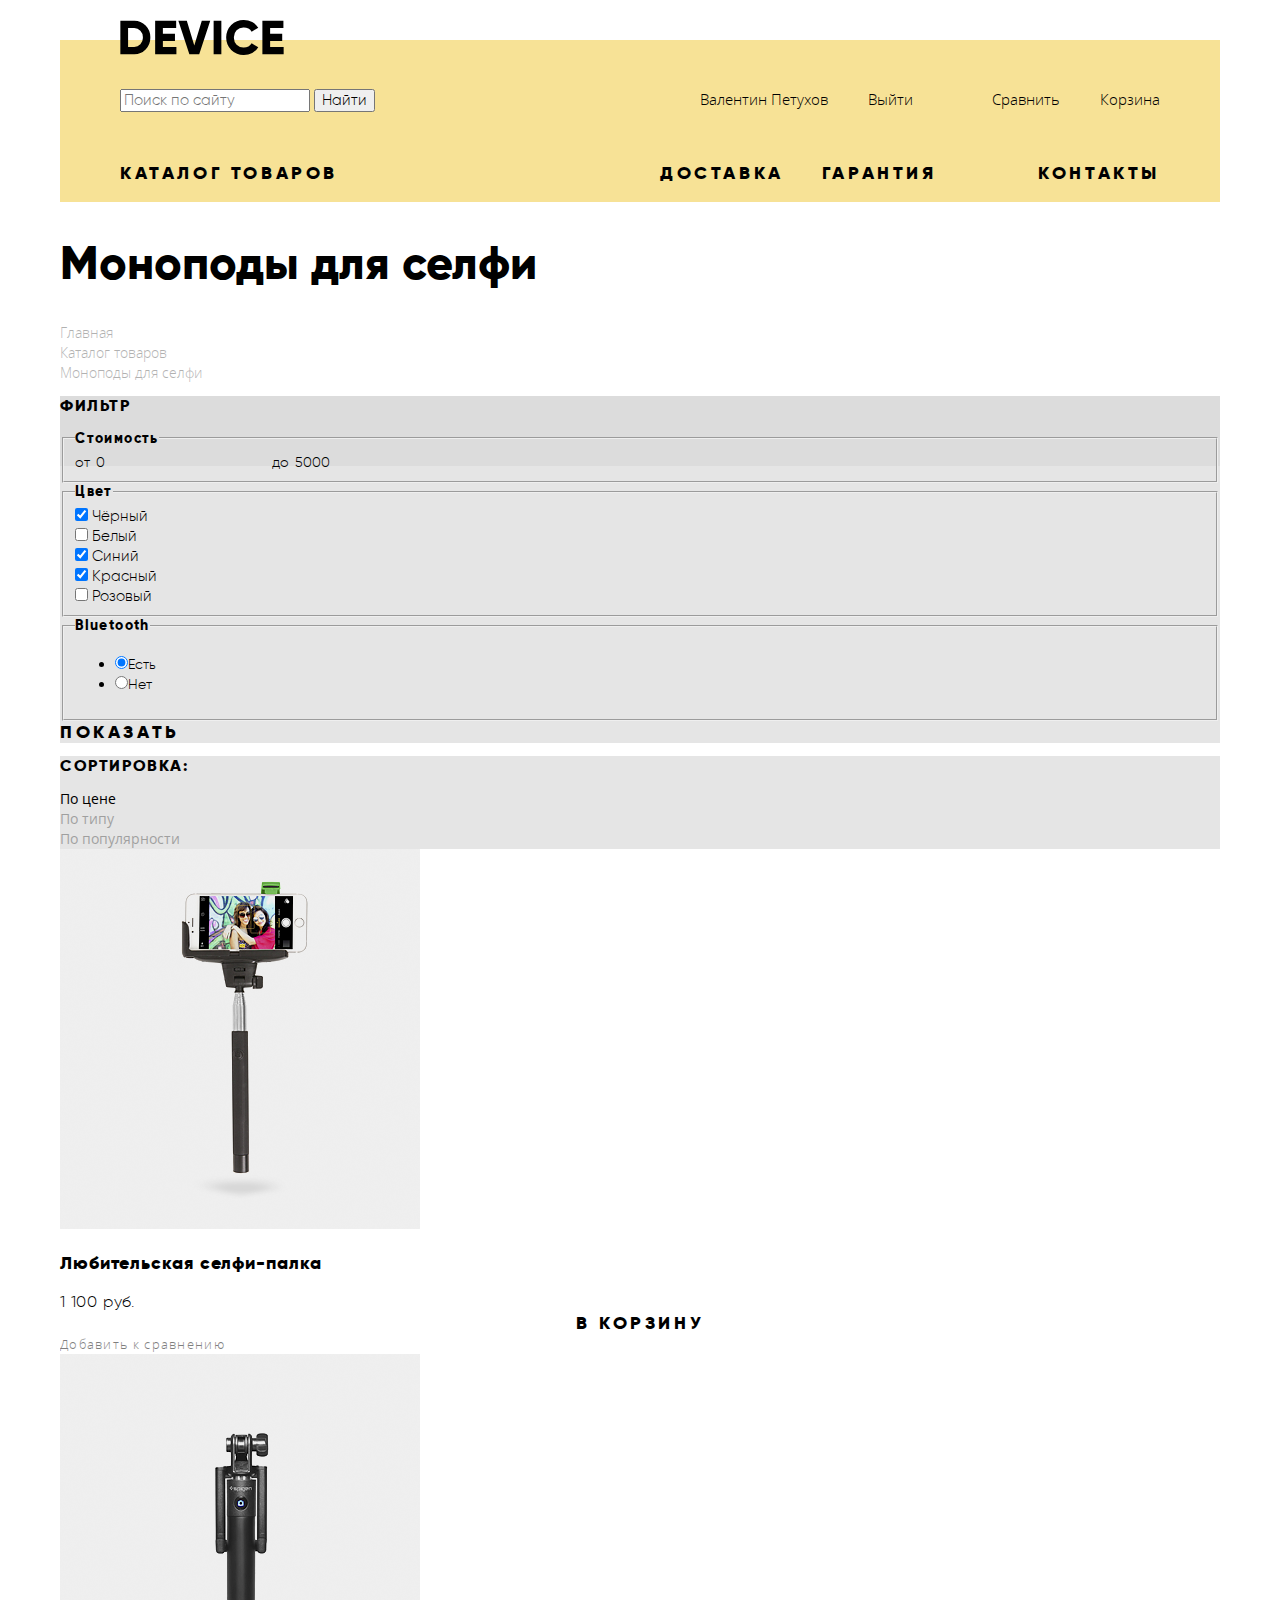
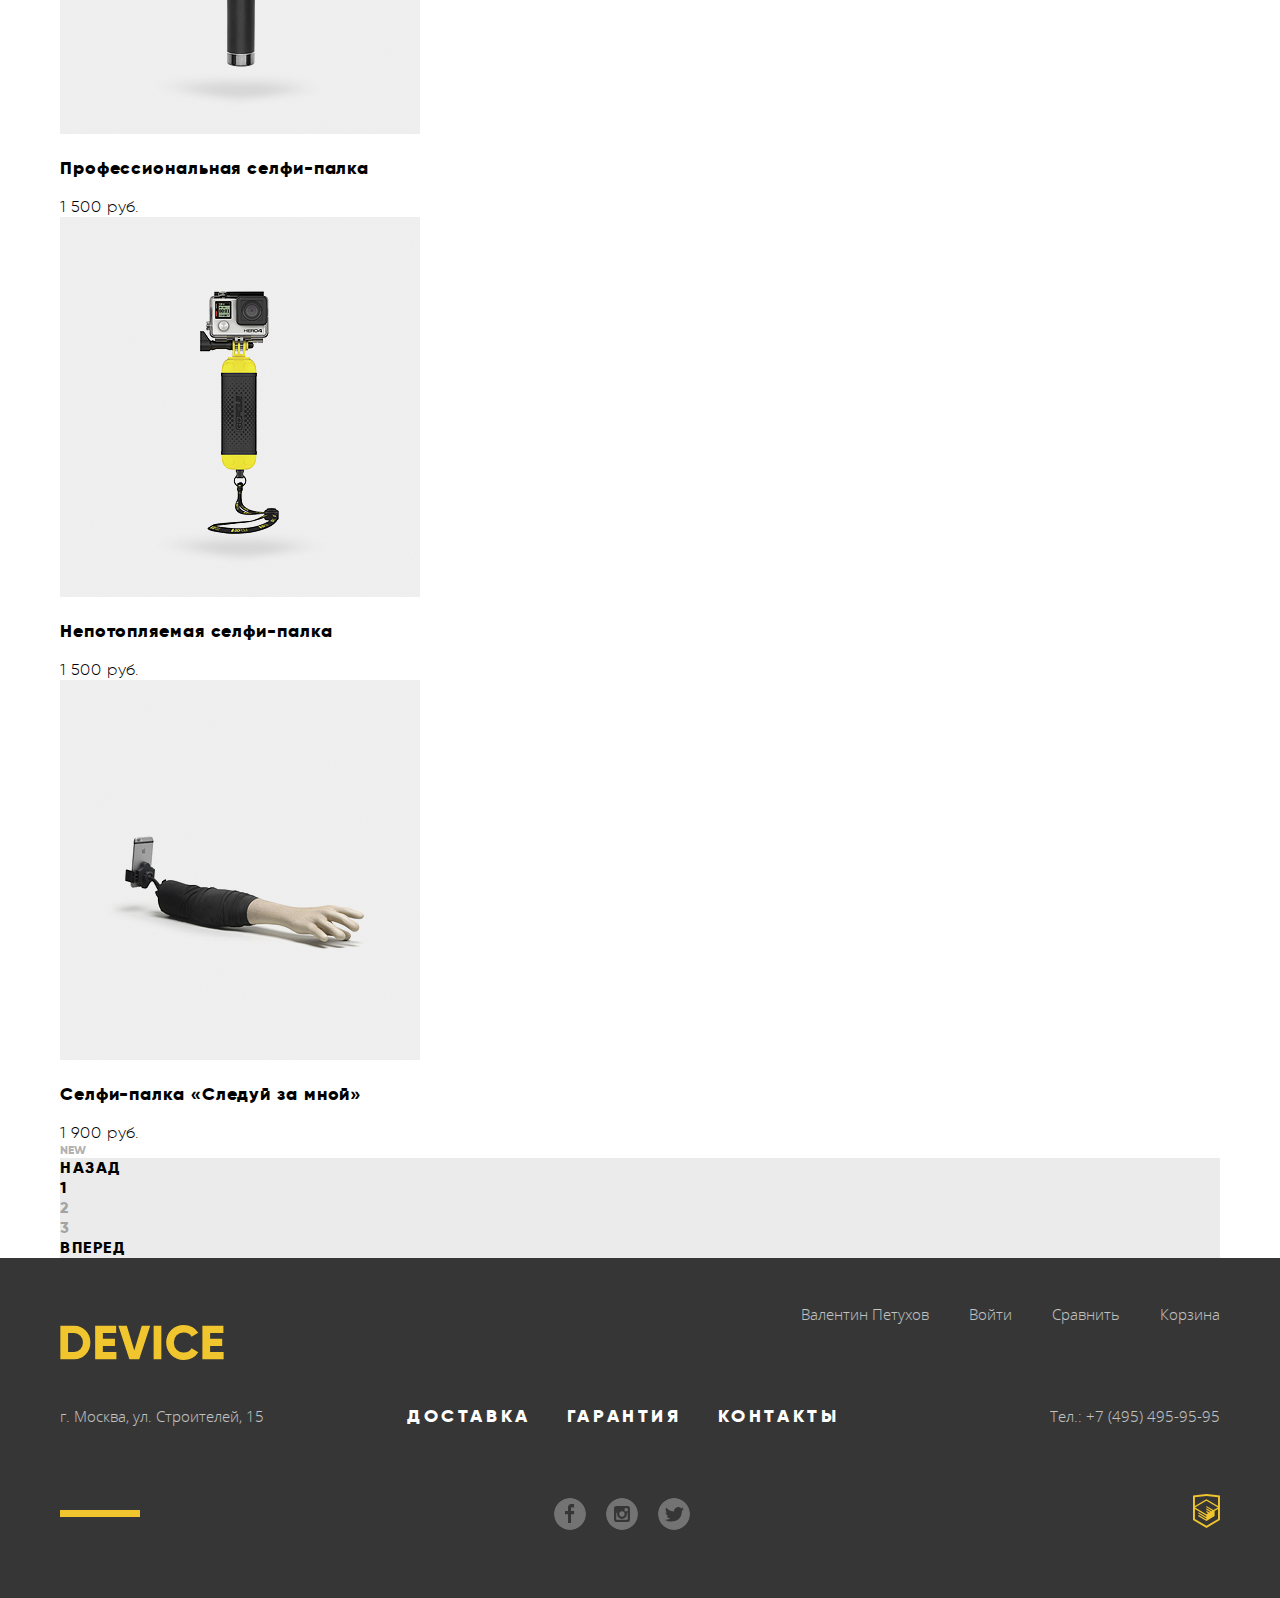
==== commit 85f2d8c7: "feat: add popup styles" ====
--- a/catalog.html
+++ b/catalog.html
@@ -45,22 +45,21 @@
           <svg class="logo__picture" width="164" height="35">
             <use xlink:href="#logo"></use>
           </svg>
-          <!-- <img src="img/content/logo-device.svg" width="163" height="35" alt="Логотип проекта Девайс"
-                    class="logo__picture" /> -->
         </a>
-        <div>
+        <div class="top-menu-container">
           <form action="https://echo.htmlacademy.ru/" class="search">
-            <label for="search">Поле поиска по сайту</label>
+            <label for="search" class="visually-hidden">Поле поиска по сайту</label>
             <input type="text" name="search" id="search" placeholder="Поиск по сайту" />
             <button type="submit">Найти</button>
           </form>
 
           <ul class="user-menu list">
-            <li class="user-menu__item user-menu__item--no-username">
-              <a href="/blank.html" class="user-menu__link pseudo-opacity">Валентин Петухов</a>
-            </li>
-            <li class="user-menu__item">
-              <a href="/blank.html" class="user-menu__link pseudo-opacity">Войти</a>
+            <li class="user-menu__item user-menu__item--username">
+              <a href="blank.html" class="user-menu__link pseudo-opacity"
+                aria-label="В личный кабинет пользователя">Валентин Петухов</a>
+            </li>
+            <li class="user-menu__item user-menu__item--login">
+              <a href="blank.html" class="user-menu__link pseudo-opacity--reversed" aria-label="Выйти">Выйти</a>
             </li>
             <li class="user-menu__item">
               <a href="/blank.html" class="user-menu__link pseudo-opacity">Сравнить</a>
@@ -292,67 +291,66 @@
     </main>
 
     <footer class="page-footer">
-      <div class="container">
+      <div class="page-footer__container container">
         <ul class="user-menu list">
           <li class="user-menu__item user-menu__item--username">
-            <a href="/blank.html" class="user-menu__link pseudo-opacity">Валентин Петухов</a>
+            <a href="/blank.html" class="user-menu__link pseudo-opacity white-text">Валентин Петухов</a>
           </li>
           <li class="user-menu__item">
-            <a href="/blank.html" class="user-menu__link">Войти</a>
+            <a href="/blank.html" class="user-menu__link white-text">Войти</a>
           </li>
           <li class="user-menu__item">
-            <a href="/blank.html" class="user-menu__link">Сравнить</a>
+            <a href="/blank.html" class="user-menu__link white-text">Сравнить</a>
           </li>
           <li class="user-menu__item">
-            <a href="/blank.html" class="user-menu__link">Корзина</a>
+            <a href="/blank.html" class="user-menu__link white-text">Корзина</a>
           </li>
         </ul>
-      </div>
-
-      <a class="logo__link pseudo-opacity">
-        <img src="img/content/logo-device.svg" width="163" height="35" alt="Лого" class="logo__picture" />
-      </a>
-
-      <div>
-        <address class="footer__address">г. Москва, ул. Строителей, 15</address>
-
-        <ul class="site-navigation__list list">
-          <li class="site-navigation__item">
-            <a href="/blank.html" class="extra-bold site-navigation__link pseudo-opacity">Доставка</a>
-          </li>
-          <li class="site-navigation__item">
-            <a href="/blank.html" class="extra-bold site-navigation__link pseudo-opacity">Гарантия</a>
-          </li>
-          <li class="site-navigation__item">
-            <a href="/blank.html" class="extra-bold site-navigation__link pseudo-opacity">Контакты</a>
-          </li>
-        </ul>
-
-        <a href="tel:+74954959595" class="footer__phone">Тел.: +7 (495) 495-95-95</a>
-      </div>
-
-      <div>
-        <ul class="socials__list list">
-          <li class="socials__item">
-            <a href="https://facebook.com/" class="socials__link socials__link--facebook">
-              <img src="img/decor/icon-fb.svg" width="32" height="32" alt="Facebook" />
-            </a>
-          </li>
-          <li class="socials__item">
-            <a href="https://instagram.com/" class="socials__link socials__link--instagram">
-              <img src="img/decor/icon-instagram.svg" width="32" height="32" alt="Instagram" />
-            </a>
-          </li>
-          <li class="socials__item">
-            <a href="https://www.twitter.com/" class="socials__link socials__link--twitter">
-              <img src="img/decor/icon-twitter.svg" width="32" height="32" alt="Twitter" />
-            </a>
-          </li>
-        </ul>
-
-        <a href="https://htmlacademy.ru/intensive/htmlcss" class="pseudo-opacity">
-          <img src="img/content/logo-html.svg" width="27" height="34" alt="HTML Academy" />
+
+        <a class="logo__link pseudo-opacity" aria-label="Ссылка на главную страницу">
+          <svg class="logo__picture" width="164" height="35">
+            <use xlink:href="#logo"></use>
+          </svg>
         </a>
+
+        <div class="page-footer__nav-container">
+          <address class="footer__address white-text">г. Москва, ул. Строителей, 15</address>
+
+          <ul class="site-navigation__list list">
+            <li class="site-navigation__item">
+              <a href="/blank.html" class="extra-bold site-navigation__link pseudo-opacity white-text">Доставка</a>
+            </li>
+            <li class="site-navigation__item">
+              <a href="/blank.html" class="extra-bold site-navigation__link pseudo-opacity white-text">Гарантия</a>
+            </li>
+            <li class="site-navigation__item">
+              <a href="/blank.html" class="extra-bold site-navigation__link pseudo-opacity white-text">Контакты</a>
+            </li>
+          </ul>
+
+          <a href="tel:+74954959595" class="footer__phone white-text">Тел.: +7 (495) 495-95-95</a>
+        </div>
+
+        <div class="page-footer__socials-container">
+          <ul class="socials__list list">
+            <li class="socials__item">
+              <a class="socials__link socials__link--facebook" href="https://www.facebook.com/">
+                <span class="visually-hidden">Наш профиль в Facebook</span></a>
+            </li>
+            <li class="socials__item">
+              <a class="socials__link socials__link--instagram" href="https://www.instagram.com/">
+                <span class="visually-hidden">Наш профиль в Instagram</span></a>
+            </li>
+            <li class="socials__item">
+              <a class="socials__link socials__link--twitter" href="https://www.twitter.com/">
+                <span class="visually-hidden">Наш профиль в Twitter</span></a>
+            </li>
+          </ul>
+
+          <a href="https://htmlacademy.ru/intensive/htmlcss" class="pseudo-opacity">
+            <img src="img/content/logo-html.svg" width="27" height="34" alt="HTML Academy" />
+          </a>
+        </div>
       </div>
     </footer>
 
--- a/css/style.css
+++ b/css/style.css
@@ -37,7 +37,7 @@
 :root {
   --basic-black: #000000;
   --basic-dark: #363636;
-  --basic-white: rgb(255, 255, 255);
+  --basic-white: #ffffff;
   --basic-grey: #464646;
   --basic-half-grey: #7e7e7e;
   --basic-option-grey: #a6a6a6;
@@ -46,14 +46,15 @@
   --basic-grey-light: #e5e5e5;
   --basic-grey-lightest: #ebebeb;
   --basic-medium-grey: #f2f2f2;
-  --basic-medium-grey-dark: rgb(234, 234, 234);
+  --basic-medium-grey-dark: #eaeaea;
   --special-yellow-dark: #f0c52e;
   --special-yellow: #f7e296;
   --special-green: #91c92f;
   --status-warning: #f6dada;
-  --white-30: rgb(255, 255, 255, 0.3);
-  --white-60: rgb(255, 255, 255, 0.6);
+  --white-30: rgba(255, 255, 255, 0.3);
+  --white-60: rgba(255, 255, 255, 0.6);
   --decor-black-shadow-opacity: rgba(0 0 0 / 0.3);
+  --black-40: rgba(0, 0, 0, 0.4);
   --decor-black-shadow-light-opacity: rgba(0 0 0 / 0.18);
 }
 
@@ -88,6 +89,10 @@
 
 .user-menu-sprite {
   display: none;
+}
+
+.white-text {
+  color: var(--basic-white);
 }
 
 .hidden {
@@ -169,6 +174,12 @@
   font-weight: 300;
 }
 
+.text-paragraph {
+  margin: 0;
+  margin-bottom: 40px;
+  line-height: 28px;
+}
+
 /* Header */
 
 .page-header {
@@ -183,6 +194,11 @@
   );
 }
 
+.logo__link {
+  display: inline-block;
+  vertical-align: middle;
+}
+
 .top-menu-container {
   display: flex;
   justify-content: space-between;
@@ -343,15 +359,18 @@
   margin-right: 64px;
 }
 
-.promo-slider__properties-item dt {
+.promo-slider__term {
   font-size: 13px;
-  line-height: 16px;
-}
-
-.promo-slider__properties-item dd {
+  line-height: 15px;
+  letter-spacing: 0.1em;
+}
+
+.promo-slider__definition {
   margin: 0;
+  padding-bottom: 15px;
   font-size: 36px;
-  line-height: 43px;
+  line-height: 42px;
+  letter-spacing: 0.1em;
 }
 
 .promo-slider__slider {
@@ -367,26 +386,90 @@
   border: 0;
 }
 
-.categories__item a {
-  font-weight: 800;
-  font-size: 18px;
-  line-height: 22px;
+/* Categories */
+
+.categories {
+  margin-bottom: 49px;
+}
+
+.categories__list {
+  display: flex;
+  justify-content: space-between;
+  padding-top: 20px;
+  padding-bottom: 20px;
+  width: 100%;
+}
+
+.categories__item {
+  display: flex;
+  flex-direction: column;
+  width: 160px;
+}
+
+.categories__item:not(:last-child) {
+  margin-right: 40px;
+}
+
+.categories__item-title {
   letter-spacing: 0.05em;
-}
-
-.categories__item a:active {
+  text-transform: none;
+}
+
+.categories__item-title:active {
   opacity: 0.3;
 }
 
-.services-navigation__item a {
-  font-weight: 800;
-  font-size: 18px;
-  line-height: 22px;
-  letter-spacing: 0.2em;
-  text-transform: uppercase;
-}
-
-.services-navigation__item a:hover {
+.categories__item-img-wrap {
+  width: 160px;
+  height: 160px;
+  display: flex;
+  flex-direction: column;
+  align-items: center;
+  justify-content: center;
+  background-color: var(--special-yellow);
+  margin-bottom: 38px;
+}
+
+.categories__item:hover .categories__item-img-wrap {
+  background-color: var(--special-yellow-dark);
+}
+
+/* Services */
+
+.services {
+  background-image: linear-gradient(
+    to bottom,
+    var(--basic-white) 115px,
+    var(--basic-grey-light) 115px
+  );
+  margin-bottom: 90px;
+}
+
+.services-container {
+  display: flex;
+  padding-top: 15px;
+  padding-bottom: 68px;
+  position: relative;
+}
+
+.services-navigation {
+  width: 279px;
+  border-right: 7px solid var(--basic-black);
+  padding-top: 80px;
+  padding-bottom: 86px;
+}
+
+.services-navigation__item {
+  margin-bottom: 30px;
+}
+
+.services-navigation__item-link {
+  padding-top: 9px;
+  padding-bottom: 9px;
+  width: 160px;
+}
+
+.services-navigation__item-link:hover {
   background-color: var(--special-yellow-dark);
 }
 
@@ -394,42 +477,193 @@
   background-color: var(--basic-black);
 }
 
-.services-navigation__item a:focus,
-.services-navigation__item--active a,
-.services-navigation__item--active a:hover {
+.services-navigation__item-link:focus,
+.services-navigation__item--active .services-navigation__item-link,
+.services-navigation__item--active .services-navigation__item-link:hover {
   color: var(--special-yellow);
   background-color: var(--basic-black);
 }
 
+.services-definition {
+  margin: 0;
+  max-width: 690px;
+  padding-top: 71px;
+  padding-left: 116px;
+}
+
+.services-definition__item {
+  display: none;
+}
+
+.services-definition__item--active {
+  display: block;
+}
+
+.services-definition__item::after {
+  content: "";
+  position: absolute;
+  right: 20px;
+}
+
+.services-definition__item-1::after {
+  background-image: url("/img/decor/delivery.svg");
+  top: 86px;
+  width: 136px;
+  height: 164px;
+}
+
+.services-definition__item-2::after {
+  background-image: url("/img/decor/warranty.svg");
+  top: 68px;
+  width: 171px;
+  height: 195px;
+}
+
+.services-definition__item-3::after {
+  background-image: url("/img/decor/credit.svg");
+  top: 63px;
+  width: 156px;
+  height: 188px;
+}
+
 .services-definition__item dt {
   text-transform: none;
+  margin-bottom: 40px;
 }
 
 .services-definition__item dd {
+  margin: 0;
   line-height: 30px;
   letter-spacing: 0.1em;
 }
 
-.about p {
-  line-height: 28px;
+/* Brands */
+
+.brands-container {
+  margin-bottom: 90px;
+}
+
+.brands__list {
+  display: flex;
+}
+
+.brands__item {
+  display: block;
+  width: 260px;
+  height: 100px;
+  opacity: 0.2;
+  filter: grayscale(1);
+  cursor: pointer;
+}
+
+.brands__item:not(:last-child) {
+  margin-right: 40px;
+}
+
+.brands__item:nth-child(1) {
+  background-image: url("/img/content/logo-dji.jpg");
+}
+
+.brands__item:nth-child(2) {
+  background-image: url("/img/content/logo-spgadgets.jpg");
+}
+
+.brands__item:nth-child(3) {
+  background-image: url("/img/content/logo-gopro.jpg");
+}
+
+.brands__item:nth-child(4) {
+  background-image: url("/img/content/logo-vive.jpg");
+}
+
+.brands__item:hover {
+  opacity: 1;
+  filter: grayscale(0);
+}
+
+/* Info */
+
+.information-container {
+  display: flex;
+  justify-content: space-between;
+  min-height: 666px;
+  margin-bottom: 86px;
+}
+
+.about,
+.contacts {
+  display: flex;
+  flex-direction: column;
+  /*  width: 50%; */
+}
+
+.about::before,
+.contacts::before {
+  content: "";
+  display: block;
+  width: 80px;
+  height: 7px;
+  background-color: var(--basic-black);
+}
+
+.about {
+  width: 473px;
+}
+
+.contacts {
+  width: 560px;
+}
+
+.about .title,
+.contacts .title {
+  margin-top: 50px;
+  margin-bottom: 50px;
+  height: 48px;
+}
+
+.partners__list {
+  padding-top: 20px;
 }
 
 .partners__item {
   font-weight: 800;
   font-size: 16px;
   line-height: 28px;
-}
+  margin-bottom: 20px;
+}
+
+.partners__item::before {
+  content: "";
+  display: inline-block;
+  width: 8px;
+  height: 8px;
+  margin-right: 24px;
+  border: 2px solid var(--basic-grey-light);
+  border-radius: 50%;
+}
+
+.about__link,
+.feedback__link {
+  margin-top: 84px;
+  width: 260px;
+}
+
+/* Footer */
 
 .page-footer {
+  padding-top: 46px;
+  padding-bottom: 30px;
   background-color: var(--basic-dark);
 }
 
-.page-footer .logo__picture {
-  background-color: var(--special-yellow-dark);
-}
-
-.page-footer * {
-  color: var(--basic-white);
+.page-footer .user-menu {
+  width: 100%;
+  display: flex;
+  justify-content: flex-end;
+}
+
+.user-menu__item {
+  margin-left: 40px;
 }
 
 .page-footer .user-menu__link {
@@ -442,6 +676,32 @@
 
 .page-footer .user-menu__link:active {
   opacity: 0.3;
+}
+
+.page-footer .logo__picture {
+  color: var(--special-yellow-dark);
+}
+
+.page-footer__nav-container {
+  display: flex;
+  align-items: center;
+  justify-content: space-between;
+  margin-top: 40px;
+  margin-bottom: 67px;
+}
+
+.page-footer .site-navigation {
+  display: flex;
+  justify-content: center;
+}
+
+.page-footer .site-navigation__item:not(:last-child) {
+  margin-left: 0;
+  margin-right: 36px;
+}
+
+.page-footer .site-navigation__item:last-child {
+  margin-left: 0;
 }
 
 .footer__address,
@@ -458,8 +718,34 @@
   opacity: 0.3;
 }
 
+.page-footer__socials-container {
+  margin-bottom: 35px;
+  display: flex;
+  justify-content: space-between;
+  align-items: center;
+}
+
+.page-footer__socials-container::before {
+  content: "";
+  background-color: var(--special-yellow-dark);
+  width: 80px;
+  height: 7px;
+}
+
+.socials__list {
+  display: flex;
+  justify-content: center;
+  padding-right: 90px;
+}
+
 .socials__link {
+  display: block;
+  width: 32px;
+  height: 32px;
   opacity: 0.3;
+  border-radius: 50%;
+  background-repeat: no-repeat;
+  background-position: center;
 }
 
 .socials__link:hover {
@@ -471,12 +757,78 @@
   opacity: 0.1;
 }
 
+.socials__item {
+  margin-right: 10px;
+  margin-left: 10px;
+}
+
+.socials__link--facebook {
+  background-image: url(../img/decor/icon-fb.svg);
+}
+
+.socials__link--instagram {
+  background-image: url(../img/decor/icon-instagram.svg);
+}
+
+.socials__link--twitter {
+  background-image: url(../img/decor/icon-twitter.svg);
+}
+
+/* Map popup */
+
+.popup-map {
+  display: none;
+  position: fixed;
+  top: 50%;
+  left: 50%;
+  margin-top: -300px;
+  margin-left: -500px;
+}
+
+.popup-map__container {
+  position: relative;
+}
+
+.popup-map__close-button {
+  top: 29px;
+  right: 36px;
+}
+/* .popup-map img {
+  box-shadow: 0 5px 16px var(--decor-black-shadow-opacity);
+} */
+
+/* Form popup */
+
+.feedback {
+  position: fixed;
+  top: 50%;
+  left: 50%;
+  margin-top: -250px;
+  margin-left: -480px;
+  width: 960px;
+  height: 550px;
+}
+
 .feedback__form-container {
+  position: relative;
+  height: 100%;
+  padding-top: 92px;
+  padding-bottom: 69px;
+  padding-left: 100px;
+  padding-right: 100px;
   background-color: var(--basic-white);
   box-shadow: 0 10px 16px var(--decor-black-shadow-opacity);
 }
 
+.feedback__form {
+  display: flex;
+  flex-wrap: wrap;
+  justify-content: space-between;
+}
+
 .feedback__form label {
+  display: block;
+  margin-bottom: 10px;
   font-weight: 800;
   font-size: 18px;
   line-height: 22px;
@@ -485,6 +837,13 @@
 .feedback__form-field {
   background-color: var(--basic-medium-grey);
   border: 0;
+  width: 360px;
+  padding: 15px 20px;
+  font-family: "Open Sans", "Verdana", sans-serif;
+  font-weight: 400;
+  font-size: 14px;
+  line-height: 19px;
+  color: var(--black-40);
 }
 
 .feedback__form-field:hover {
@@ -501,15 +860,30 @@
   background-color: var(--status-warning);
 }
 
-.popup-map__container {
-  box-shadow: 0 5px 16px var(--decor-black-shadow-opacity);
+.feedback__message-field {
+  width: 100%;
+  margin-top: 32px;
 }
 
 .feedback-text {
+  width: 100%;
   resize: none;
 }
 
+.feedback__form-submit {
+  margin-top: 54px;
+  width: 200px;
+}
+
+.feedback__close-form {
+  top: 20px;
+  right: 20px;
+}
+
 .close-form-btn {
+  position: absolute;
+  width: 55px;
+  height: 55px;
   background-image: url(../img/decor/modal-close.svg);
   opacity: 0.5;
 }
@@ -522,6 +896,8 @@
 .close-form-btn:active {
   opacity: 0.3;
 }
+
+/**/
 
 .breadcrumbs__link {
   opacity: 0.3;
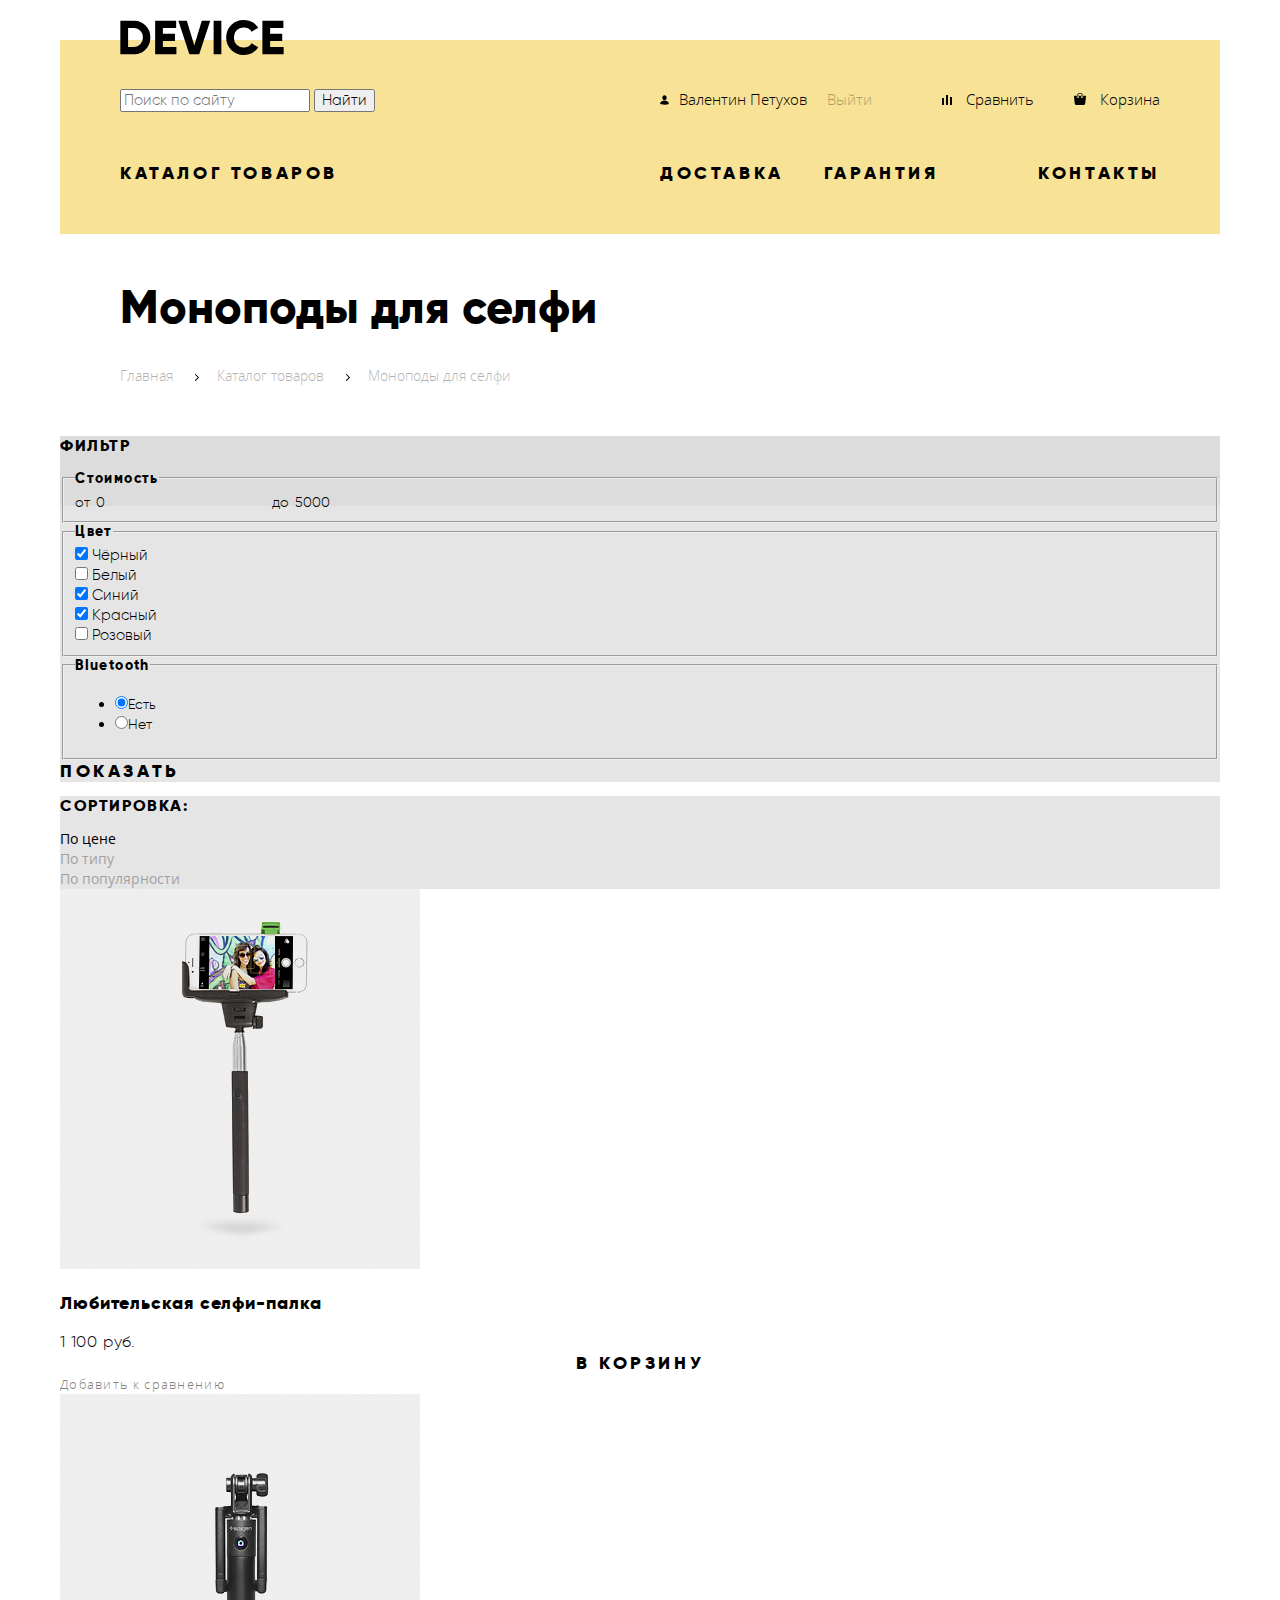
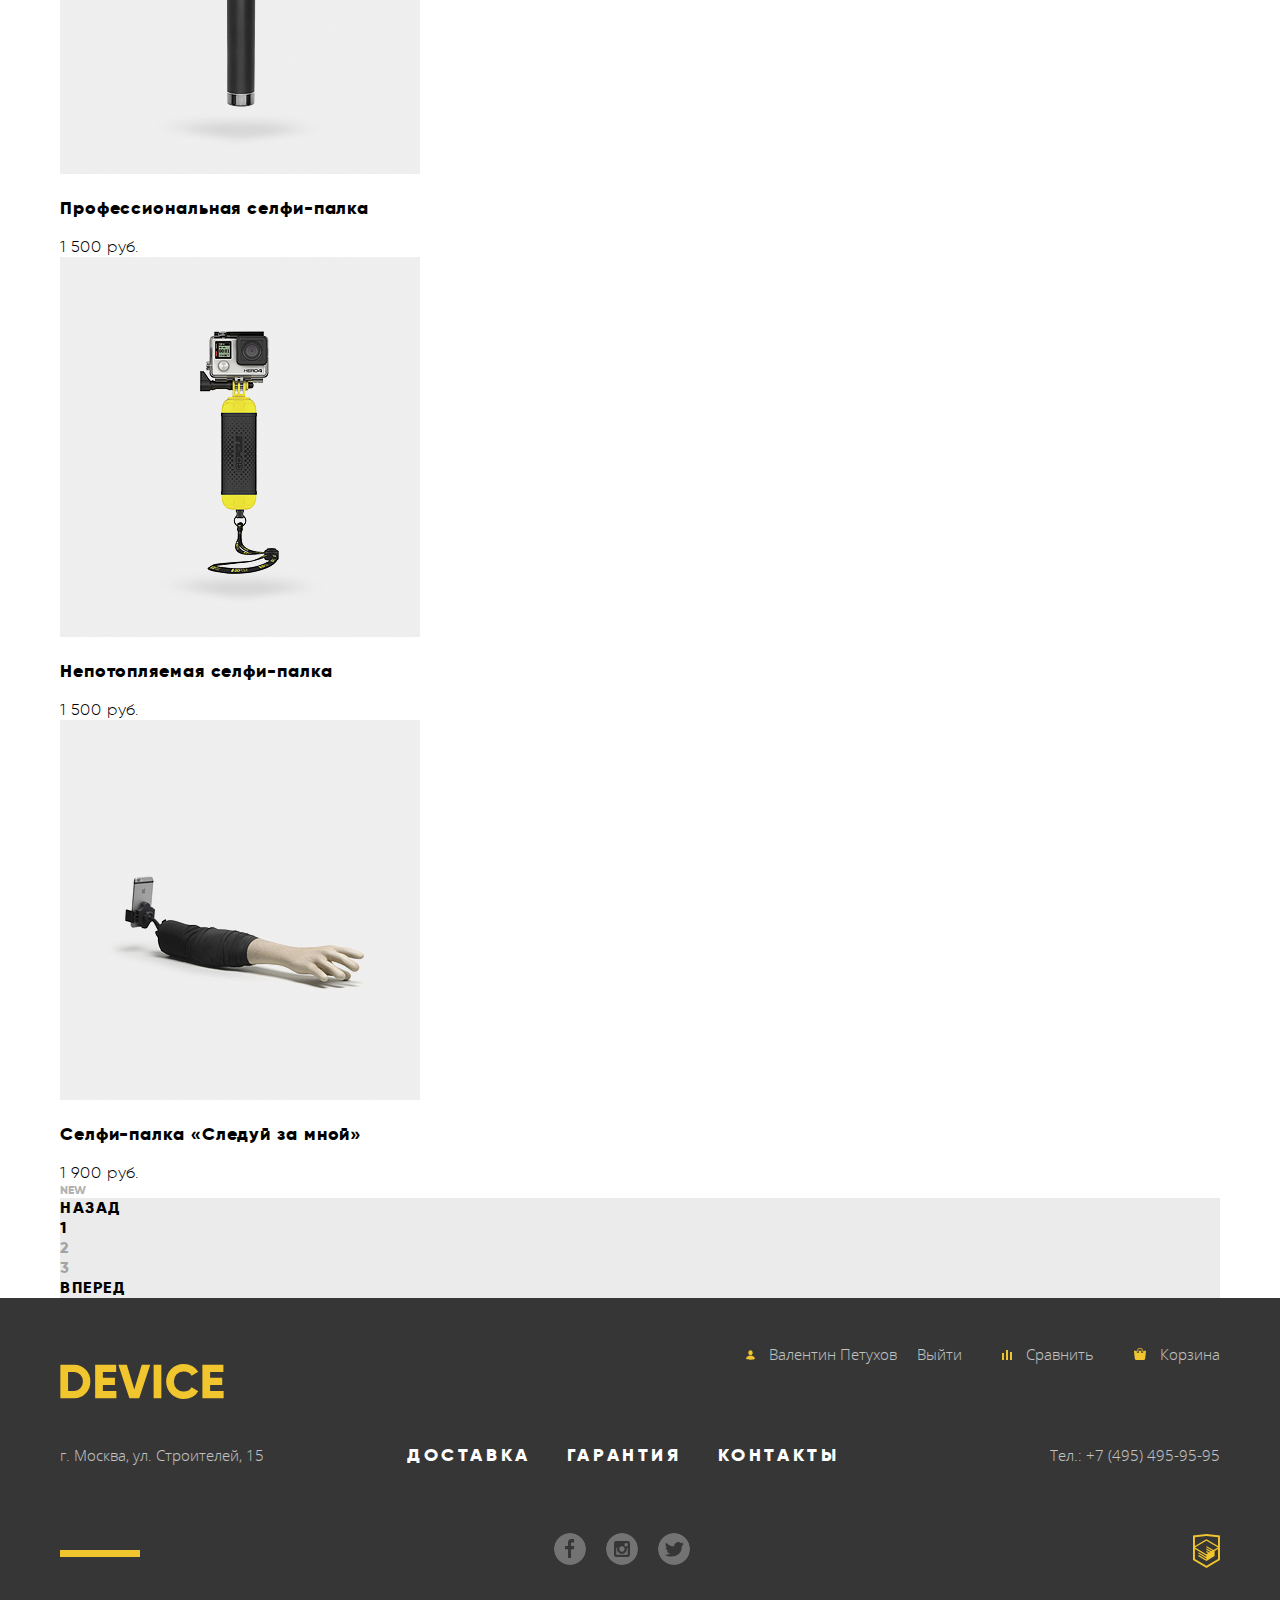
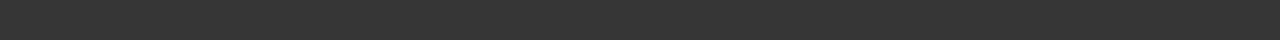
==== commit 895e2408: "feat: add more styles to header and footer" ====
--- a/catalog.html
+++ b/catalog.html
@@ -41,7 +41,7 @@
     </svg>
     <div class="container">
       <header class="page-header">
-        <a class="logo__link pseudo-opacity">
+        <a href="index.html" class="logo__link pseudo-opacity">
           <svg class="logo__picture" width="164" height="35">
             <use xlink:href="#logo"></use>
           </svg>
@@ -55,18 +55,25 @@
 
           <ul class="user-menu list">
             <li class="user-menu__item user-menu__item--username">
-              <a href="blank.html" class="user-menu__link pseudo-opacity"
-                aria-label="В личный кабинет пользователя">Валентин Петухов</a>
+              <a href="blank.html" class="user-menu__link pseudo-opacity">
+                <svg class="user-menu__icon" width="9" height="10">
+                  <use xlink:href="#user"></use>
+                </svg>Валентин Петухов</a>
             </li>
             <li class="user-menu__item user-menu__item--login">
-              <a href="blank.html" class="user-menu__link pseudo-opacity--reversed" aria-label="Выйти">Выйти</a>
-            </li>
-            <li class="user-menu__item">
-              <a href="/blank.html" class="user-menu__link pseudo-opacity">Сравнить</a>
-            </li>
-            <li class="user-menu__item">
-              <a href="/blank.html" class="user-menu__link pseudo-opacity">Корзина</a>
-            </li>
+              <a href="blank.html" class="user-menu__link pseudo-opacity--reversed">Выйти</a>
+            </li>
+            <li class="user-menu__item"><a href="blank.html" class="user-menu__link pseudo-opacity">
+                <svg class="user-menu__icon" width="10" height="10">
+                  <use xlink:href="#compare"></use>
+                </svg>
+                Сравнить</a>
+            </li>
+            <li class="user-menu__item"><a href="blank.html" class="user-menu__link pseudo-opacity">
+                <svg class="user-menu__icon" width="12" height="12">
+                  <use xlink:href="#cart"></use>
+                </svg>
+                Корзина</a></li>
           </ul>
         </div>
 
@@ -293,21 +300,30 @@
     <footer class="page-footer">
       <div class="page-footer__container container">
         <ul class="user-menu list">
-          <li class="user-menu__item user-menu__item--username">
-            <a href="/blank.html" class="user-menu__link pseudo-opacity white-text">Валентин Петухов</a>
+          <li class="user-menu__item user-menu__item--username"><a href="blank.html" class="user-menu__link white-text">
+              <svg class="user-menu__icon" width="9" height="10">
+                <use xlink:href="#user"></use>
+              </svg>
+              <span class="pseudo-opacity--unordered">Валентин Петухов</span></a>
           </li>
-          <li class="user-menu__item">
-            <a href="/blank.html" class="user-menu__link white-text">Войти</a>
+          <li class="user-menu__item"><a href="blank.html" class="user-menu__link white-text">
+              <span class="pseudo-opacity--unordered">Выйти</span></a>
           </li>
-          <li class="user-menu__item">
-            <a href="/blank.html" class="user-menu__link white-text">Сравнить</a>
+          <li class="user-menu__item"><a href="blank.html" class="user-menu__link white-text">
+              <svg class="user-menu__icon" width="10" height="10">
+                <use xlink:href="#compare"></use>
+              </svg>
+              <span class="pseudo-opacity--unordered">Сравнить</span></a>
           </li>
-          <li class="user-menu__item">
-            <a href="/blank.html" class="user-menu__link white-text">Корзина</a>
+          <li class="user-menu__item"><a href="blank.html" class="user-menu__link white-text">
+              <svg class="user-menu__icon" width="12" height="12">
+                <use xlink:href="#cart"></use>
+              </svg>
+              <span class="pseudo-opacity--unordered">Корзина</span></a>
           </li>
         </ul>
 
-        <a class="logo__link pseudo-opacity" aria-label="Ссылка на главную страницу">
+        <a href="/index.html" class="logo__link pseudo-opacity">
           <svg class="logo__picture" width="164" height="35">
             <use xlink:href="#logo"></use>
           </svg>
--- a/css/style.css
+++ b/css/style.css
@@ -155,6 +155,30 @@
   opacity: 0.3;
 }
 
+.pseudo-opacity--reversed {
+  opacity: 0.3;
+}
+
+.pseudo-opacity--reversed:hover {
+  opacity: 0.7;
+}
+
+.pseudo-opacity--reversed:active {
+  opacity: 1;
+}
+
+.pseudo-opacity--unordered {
+  opacity: 0.7;
+}
+
+.pseudo-opacity--unordered:hover {
+  opacity: 1;
+}
+
+.pseudo-opacity--unordered:active {
+  opacity: 0.3;
+}
+
 .btn-reset-style {
   padding: 0;
   border: 0;
@@ -184,7 +208,7 @@
 
 .page-header {
   padding-top: 20px;
-  padding-bottom: 18px;
+  padding-bottom: 50px;
   padding-right: 60px;
   padding-left: 60px;
   background-image: linear-gradient(
@@ -208,16 +232,68 @@
 
 .user-menu {
   display: flex;
-  min-width: 500px;
+  flex-wrap: wrap;
+  min-width: 50%;
 }
 
 .user-menu__item--login {
   margin-right: auto;
 }
 
-.user-menu__item:last-child {
-  margin-left: 40px;
-}
+.user-menu__link {
+  display: block;
+  padding-left: 20px;
+  padding-right: 20px;
+  position: relative;
+}
+
+.user-menu__item:last-child .user-menu__link {
+  padding-right: 0;
+}
+
+.user-menu__item--username .user-menu__link {
+  padding-right: 0;
+}
+
+.user-menu__icon {
+  margin-right: 10px;
+}
+
+.page-footer .user-menu__icon {
+  color: var(--special-yellow-dark);
+}
+
+.user-menu__link:hover .user-menu__icon {
+  opacity: 0.6;
+}
+
+.user-menu__link:active .user-menu__icon {
+  opacity: 0.3;
+}
+
+/* .user-menu__link::before {
+  content: "";
+  width: 9px;
+  height: 10px;
+  position: absolute;
+  top: 5px;
+  left: 0;
+  background-repeat: no-repeat;
+  background-position: 0 0;
+}
+
+.user-menu__item--login .user-menu__link::before,
+.user-menu__item--username .user-menu__link::before {
+  background-image: url("/img/decor/user.svg");
+}
+
+.user-menu__item--compare .user-menu__link::before {
+  background-image: url("/img/decor/compare.svg");
+}
+
+.user-menu__item--cart .user-menu__link::before {
+  background-image: url("/img/decor/cart.svg");
+}*/
 
 .site-navigation {
   display: flex;
@@ -227,15 +303,25 @@
 .site-navigation__list {
   display: flex;
   min-width: 500px;
-}
-
-.site-navigation__item {
-  margin-right: 38px;
 }
 
 .site-navigation__item:last-child {
   margin-left: auto;
   margin-right: 0;
+}
+
+.site-navigation__link {
+  display: block;
+  padding-right: 20px;
+  padding-left: 20px;
+}
+
+.site-navigation__item:first-child .site-navigation__link {
+  padding-left: 0;
+}
+
+.site-navigation__item:last-child .site-navigation__link {
+  padding-right: 0;
 }
 
 .sub-menu {
@@ -270,7 +356,7 @@
     var(--special-yellow) 135px,
     var(--basic-white) 40px
   );
-  padding-top: 17px;
+  margin-top: -17px;
   margin-bottom: 76px;
 }
 
@@ -304,7 +390,7 @@
   width: 100px;
   height: 7px;
   position: absolute;
-  top: 51px;
+  top: 50px;
   background-color: var(--basic-white);
 }
 
@@ -313,7 +399,7 @@
   margin-bottom: -88px;
   font-weight: 800;
   font-size: 179px;
-  line-height: 170px;
+  line-height: 187px;
   letter-spacing: 0;
   text-transform: uppercase;
   color: var(--basic-white);
@@ -347,6 +433,8 @@
 
 .promo-slider__properties {
   display: flex;
+  flex-wrap: wrap;
+  margin: 0;
 }
 
 .promo-slider__properties-item {
@@ -394,6 +482,7 @@
 
 .categories__list {
   display: flex;
+  flex-wrap: wrap;
   justify-content: space-between;
   padding-top: 20px;
   padding-bottom: 20px;
@@ -545,6 +634,7 @@
 
 .brands__list {
   display: flex;
+  flex-wrap: wrap;
 }
 
 .brands__item {
@@ -662,22 +752,6 @@
   justify-content: flex-end;
 }
 
-.user-menu__item {
-  margin-left: 40px;
-}
-
-.page-footer .user-menu__link {
-  opacity: 0.7;
-}
-
-.page-footer .user-menu__link:hover {
-  opacity: 1;
-}
-
-.page-footer .user-menu__link:active {
-  opacity: 0.3;
-}
-
 .page-footer .logo__picture {
   color: var(--special-yellow-dark);
 }
@@ -695,13 +769,14 @@
   justify-content: center;
 }
 
-.page-footer .site-navigation__item:not(:last-child) {
-  margin-left: 0;
-  margin-right: 36px;
-}
-
 .page-footer .site-navigation__item:last-child {
-  margin-left: 0;
+  margin: 0;
+}
+
+.page-footer .site-navigation__link {
+  display: block;
+  padding-left: 18px;
+  padding-right: 18px;
 }
 
 .footer__address,
@@ -734,8 +809,15 @@
 
 .socials__list {
   display: flex;
+  flex-wrap: wrap;
   justify-content: center;
   padding-right: 90px;
+}
+
+.socials__item {
+  margin-right: 10px;
+  margin-left: 10px;
+  margin-bottom: 10px;
 }
 
 .socials__link {
@@ -755,11 +837,6 @@
 .socials__link:active,
 .socials__link:focus {
   opacity: 0.1;
-}
-
-.socials__item {
-  margin-right: 10px;
-  margin-left: 10px;
 }
 
 .socials__link--facebook {
@@ -800,10 +877,11 @@
 /* Form popup */
 
 .feedback {
+  display: none;
   position: fixed;
   top: 50%;
   left: 50%;
-  margin-top: -250px;
+  margin-top: -275px;
   margin-left: -480px;
   width: 960px;
   height: 550px;
@@ -897,7 +975,33 @@
   opacity: 0.3;
 }
 
-/**/
+/* Catalog */
+
+h1.title {
+  padding-left: 60px;
+  margin-top: 44px;
+  margin-bottom: 30px;
+}
+
+.breadcrumbs {
+  padding-left: 60px;
+}
+
+.breadcrumbs__list {
+  display: flex;
+  flex-flow: row wrap;
+  margin-bottom: 50px;
+}
+
+.breadcrumbs__item::after {
+  content: url("/img/decor/nav-arrow.svg");
+  padding-left: 18px;
+  padding-right: 18px;
+}
+
+.breadcrumbs__item:last-child:after {
+  content: "";
+}
 
 .breadcrumbs__link {
   opacity: 0.3;
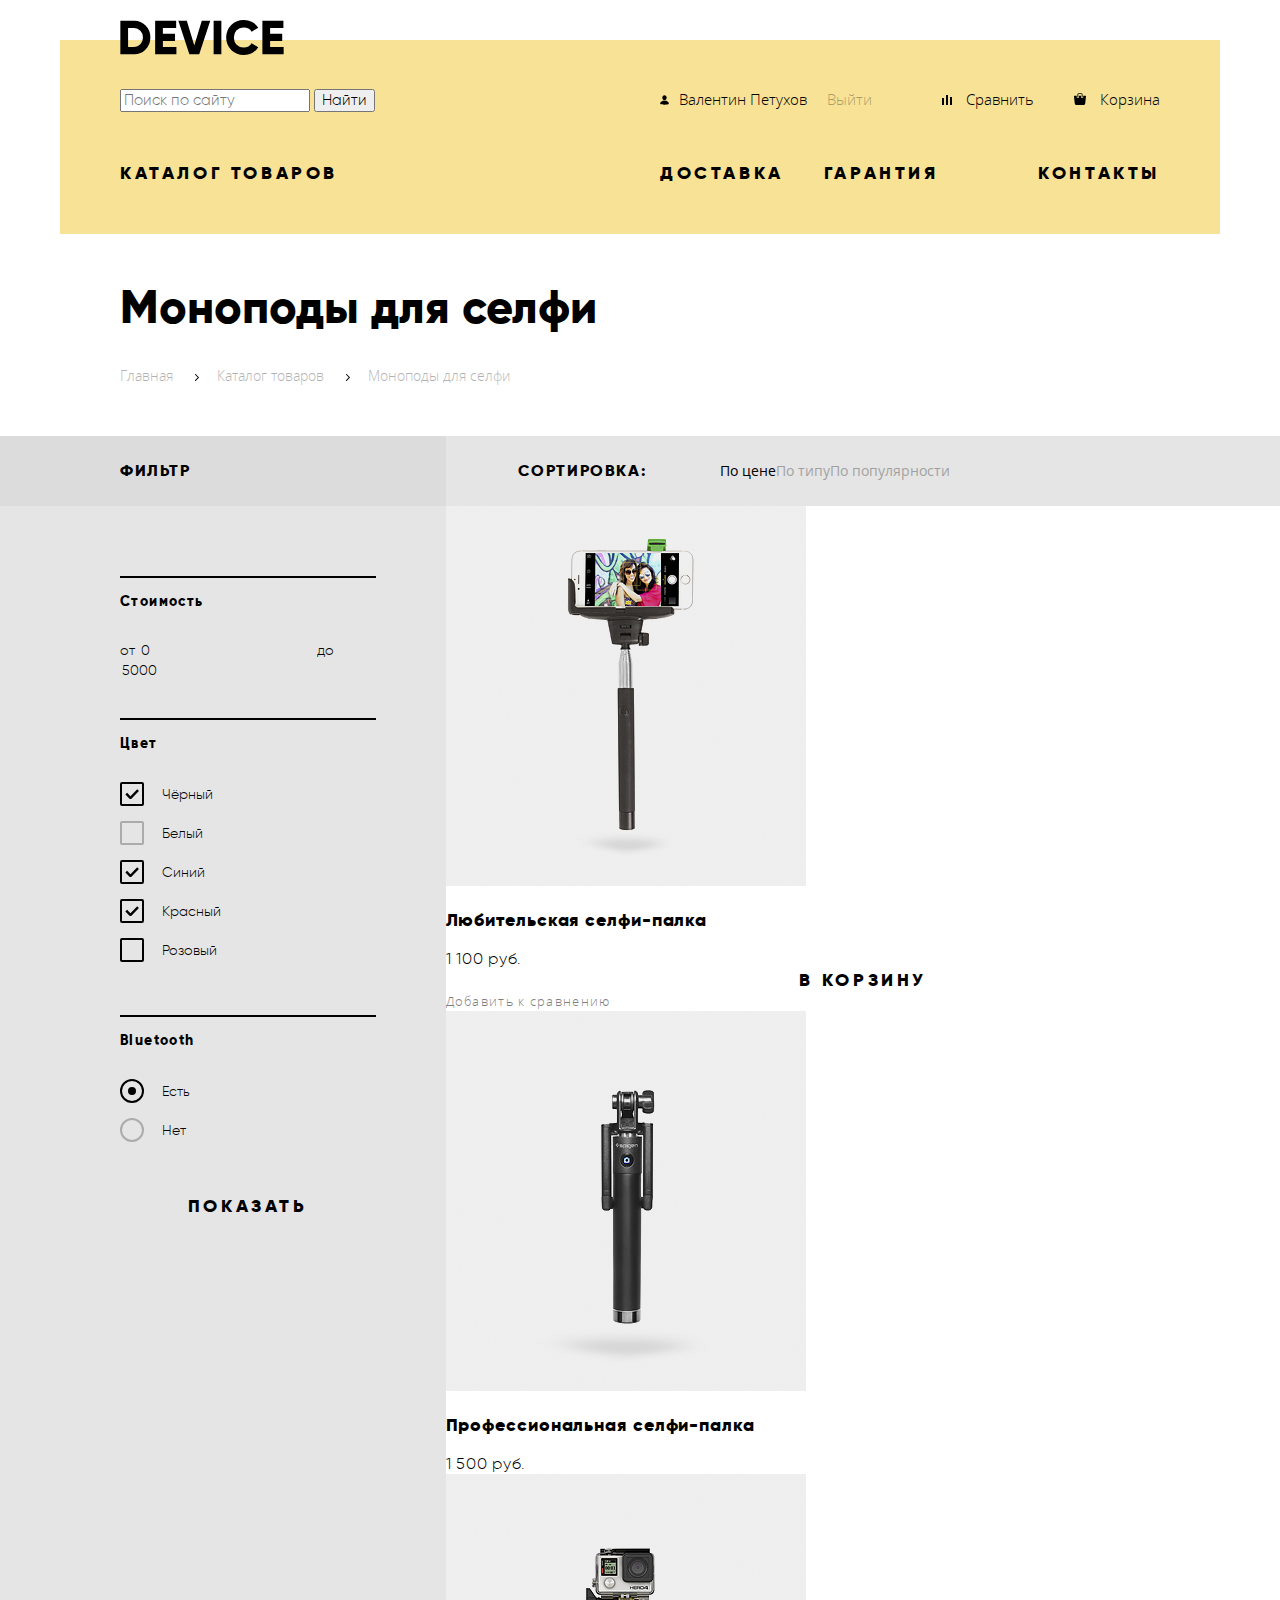
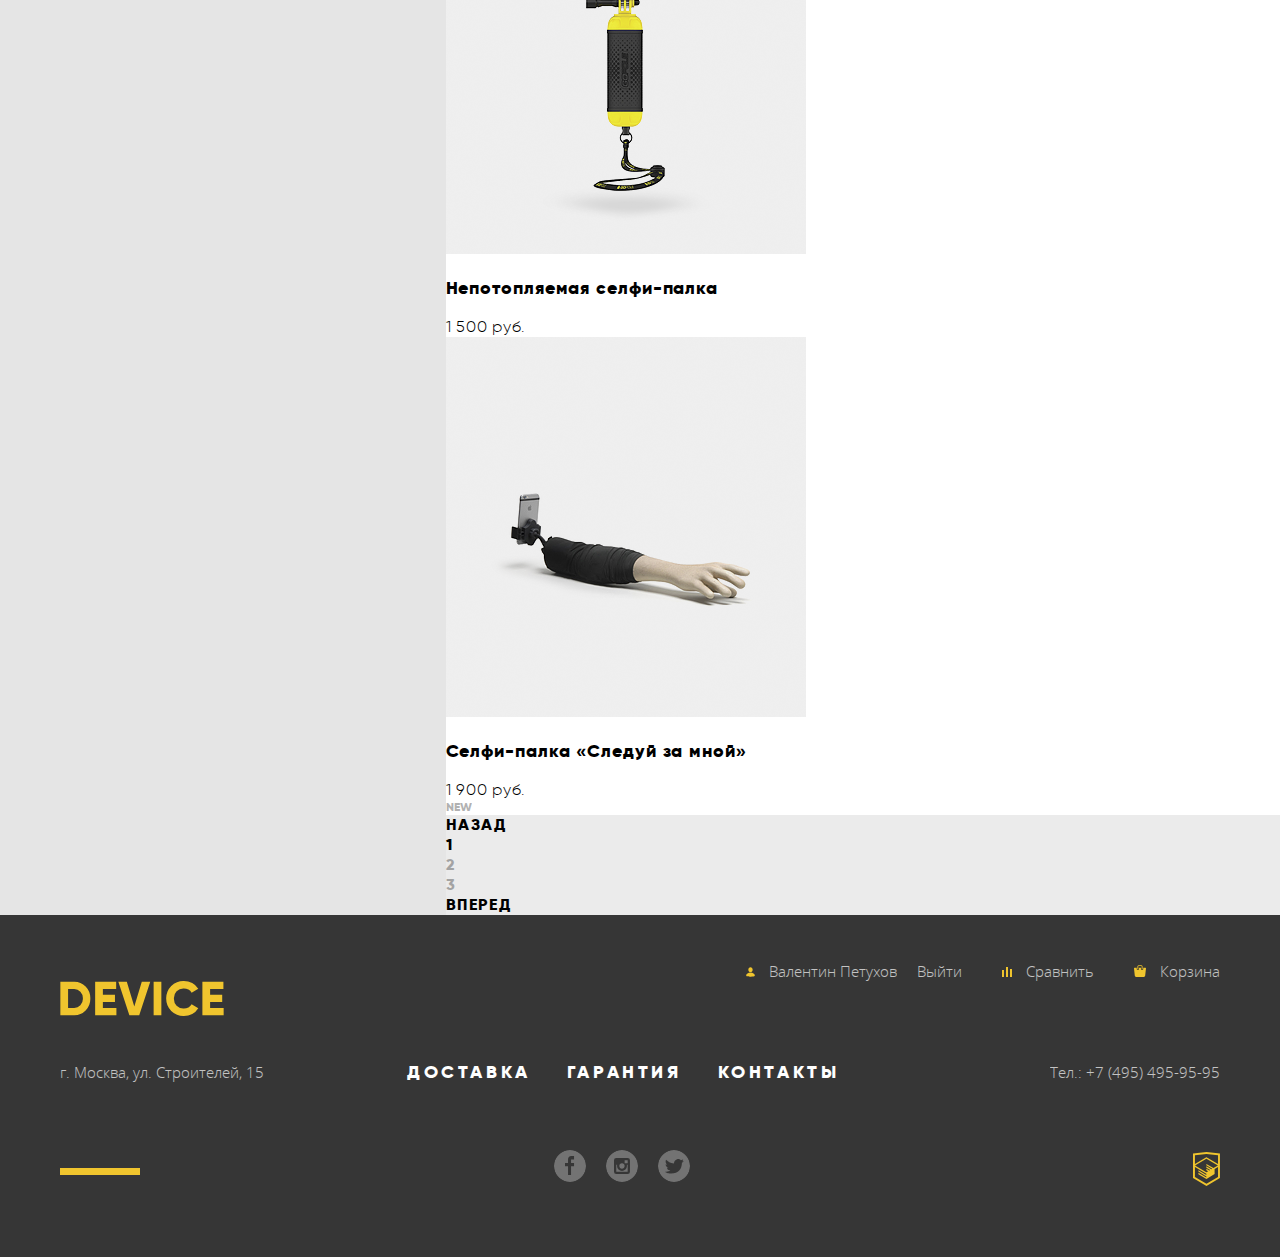
==== commit 2ee960c9: "feat: add catalog filter styles" ====
--- a/catalog.html
+++ b/catalog.html
@@ -147,7 +147,9 @@
             </li>
           </ul>
         </section>
-
+      </div>
+
+      <div class="page-content">
         <aside class="filter">
           <h2 class="filter__title extra-bold">Фильтр</h2>
           <form class="filter__options" action="https://echo.htmlacademy.ru/" method="get">
@@ -164,40 +166,47 @@
             <fieldset>
               <legend>Цвет</legend>
               <ul class="color-options list">
-                <li>
-                  <input type="checkbox" name="black" id="filter-black" checked>
-                  <label for="filter-black">Чёрный</label>
-                </li>
-                <li>
-                  <input type="checkbox" name="white" id="filter-white">
-                  <label for="filter-white">Белый</label>
-                </li>
-                <li>
-                  <input type="checkbox" name="blue" id="filter-blue" checked>
-                  <label for="filter-blue">Синий</label>
-                </li>
-                <li>
-                  <input type="checkbox" name="red" id="filter-red" checked>
-                  <label for="filter-red">Красный</label>
-                </li>
-                <li>
-                  <input type="checkbox" name="pink" id="filter-pink">
-                  <label for="filter-pink">Розовый</label>
+                <li class="color-options__item">
+                  <label for="filter-black" class="form-label check">
+                    <input type="checkbox" name="black" id="filter-black" class="check__input" checked>
+                    <span class="check__box"></span><span class="check__option-name">Чёрный</span></label>
+                </li>
+                <li class="color-options__item">
+                  <label for="filter-white" class="form-label form-label-disabled check">
+                    <input type="checkbox" name="white" id="filter-white" class="check__input" disabled>
+                    <span class="check__box"></span><span class="check__option-name">Белый</span></label>
+                </li>
+                <li class="color-options__item">
+                  <label for="filter-blue" class="form-label check">
+                    <input type="checkbox" name="blue" id="filter-blue" class="check__input" checked>
+                    <span class="check__box"></span><span class="check__option-name">Синий</span></label>
+                </li>
+                <li class="color-options__item">
+                  <label for="filter-red" class="form-label check">
+                    <input type="checkbox" name="red" id="filter-red" class="check__input" checked>
+                    <span class="check__box"></span><span class="check__option-name">Красный</span></label>
+                </li>
+                <li class="color-options__item">
+                  <label for="filter-pink" class="form-label check">
+                    <input type="checkbox" name="pink" id="filter-pink" class="check__input">
+                    <span class="check__box"></span><span class="check__option-name">Розовый</span></label>
                 </li>
               </ul>
             </fieldset>
 
             <fieldset>
               <legend>Bluetooth</legend>
-              <ul>
-                <li>
-                  <label>
-                    <input type="radio" name="filter-bluetooth" value="true" checked><span>Есть</span>
+              <ul class="bluetooth-options list">
+                <li class="bluetooth-options__item">
+                  <label class="form-label radio">
+                    <input class="radio__input" type="radio" name="bluetooth" value="true" checked>
+                    <span class="radio__button"></span><span class="radio__option-name">Есть</span>
                   </label>
                 </li>
-                <li>
-                  <label>
-                    <input type="radio" name="filter-bluetooth" value="false"><span>Нет</span>
+                <li class="bluetooth-options__item">
+                  <label class="form-label radio">
+                    <input class="radio__input" type="radio" name="bluetooth" value="false" disabled>
+                    <span class="radio__button"></span><span class="radio__option-name">Нет</span>
                   </label>
                 </li>
               </ul>
@@ -207,93 +216,95 @@
           </form>
         </aside>
 
-        <aside class="sort">
-          <h2 class="filter__title extra-bold">Сортировка:</h2>
-          <ul class="sort__list list">
-            <li class="sort__item"><a href="/catalog.html" class="sort__link sort__link--active">По цене</a></li>
-            <li class="sort__item"><a href="/catalog.html" class="sort__link">По типу</a></li>
-            <li class="sort__item"><a href="/catalog.html" class="sort__link">По популярности</a></li>
-          </ul>
-          <div class="sort-type">
-            <a href="/catalog.html" class="sort-type__link"><span class="visually-hidden">по убыванию</span></a>
-            <a href="/catalog.html" class="sort-type__link sort-type__link--active"><span class="visually-hidden">по
-                возрастанию</span></a>
-          </div>
-        </aside>
-
-        <section class="catalog">
-          <h2 class="visually-hidden">Товары каталога</h2>
-          <ul class="catalog__list list">
-            <li class="catalog__item">
-              <img src="img/content/item-1.png" width="360" height="380" alt="Любительская селфи-палка"
-                class="catalog__item-poster">
-              <div>
-                <h3><a href="/catalog.html">Любительская селфи-палка</a></h3>
-                <span class="catalog__item-price">1 100 руб.</span>
-
-                <div class="catalog__item-actions">
-                  <a href="/catalog.html" class="extra-bold color-link">В корзину</a>
-                  <a href="/catalog.html" class="catalog__item-to-compare">Добавить к сравнению</a>
+        <div class="catalog-section">
+          <aside class="sort">
+            <h2 class="sort__title extra-bold">Сортировка:</h2>
+            <ul class="sort__list list">
+              <li class="sort__item"><a href="/catalog.html" class="sort__link sort__link--active">По цене</a></li>
+              <li class="sort__item"><a href="/catalog.html" class="sort__link">По типу</a></li>
+              <li class="sort__item"><a href="/catalog.html" class="sort__link">По популярности</a></li>
+            </ul>
+            <div class="sort-type">
+              <a href="/catalog.html" class="sort-type__link"><span class="visually-hidden">по убыванию</span></a>
+              <a href="/catalog.html" class="sort-type__link sort-type__link--active"><span class="visually-hidden">по
+                  возрастанию</span></a>
+            </div>
+          </aside>
+
+          <section class="catalog">
+            <h2 class="visually-hidden">Товары каталога</h2>
+            <ul class="catalog__list list">
+              <li class="catalog__item">
+                <img src="img/content/item-1.png" width="360" height="380" alt="Любительская селфи-палка"
+                  class="catalog__item-poster">
+                <div>
+                  <h3><a href="/catalog.html">Любительская селфи-палка</a></h3>
+                  <span class="catalog__item-price">1 100 руб.</span>
+
+                  <div class="catalog__item-actions">
+                    <a href="/catalog.html" class="extra-bold color-link">В корзину</a>
+                    <a href="/catalog.html" class="catalog__item-to-compare">Добавить к сравнению</a>
+                  </div>
                 </div>
-              </div>
-            </li>
-            <li class="catalog__item">
-              <img src="img/content/item-2.png" width="360" height="380" alt="Профессиональная
-селфи-палка" class="catalog__item-poster">
-              <div>
-                <h3><a href="/catalog.html">Профессиональная
-                    селфи-палка</a></h3>
-                <span class="catalog__item-price">1 500 руб.</span>
-
-                <div class="catalog__item-actions catalog__item-actions--hidden">
-                  <a href="/catalog.html" class="extra-bold color-link">В корзину</a>
-                  <a href="/catalog.html" class="catalog__item-to-compare">Добавить к сравнению</a>
+              </li>
+              <li class="catalog__item">
+                <img src="img/content/item-2.png" width="360" height="380" alt="Профессиональная
+          селфи-палка" class="catalog__item-poster">
+                <div>
+                  <h3><a href="/catalog.html">Профессиональная
+                      селфи-палка</a></h3>
+                  <span class="catalog__item-price">1 500 руб.</span>
+
+                  <div class="catalog__item-actions catalog__item-actions--hidden">
+                    <a href="/catalog.html" class="extra-bold color-link">В корзину</a>
+                    <a href="/catalog.html" class="catalog__item-to-compare">Добавить к сравнению</a>
+                  </div>
                 </div>
-              </div>
-            </li>
-            <li class="catalog__item">
-              <img src="img/content/item-3.png" width="360" height="380" alt="Непотопляемая селфи-палка"
-                class="catalog__item-poster">
-              <div>
-                <h3><a href="/catalog.html">Непотопляемая селфи-палка</a></h3>
-                <span class="catalog__item-price">1 500 руб.</span>
-
-                <div class="catalog__item-actions catalog__item-actions--hidden">
-                  <a href="/catalog.html" class="extra-bold color-link">В корзину</a>
-                  <a href="/catalog.html" class="catalog__item-to-compare">Добавить к сравнению</a>
+              </li>
+              <li class="catalog__item">
+                <img src="img/content/item-3.png" width="360" height="380" alt="Непотопляемая селфи-палка"
+                  class="catalog__item-poster">
+                <div>
+                  <h3><a href="/catalog.html">Непотопляемая селфи-палка</a></h3>
+                  <span class="catalog__item-price">1 500 руб.</span>
+
+                  <div class="catalog__item-actions catalog__item-actions--hidden">
+                    <a href="/catalog.html" class="extra-bold color-link">В корзину</a>
+                    <a href="/catalog.html" class="catalog__item-to-compare">Добавить к сравнению</a>
+                  </div>
                 </div>
-              </div>
-            </li>
-            <li class="catalog__item">
-              <img src="img/content/item-4.png" width="360" height="380" alt="Селфи-палка «Следуй за мной»"
-                class="catalog__item-poster">
-              <div>
-                <h3><a href="/catalog.html">Селфи-палка «Следуй за мной»</a></h3>
-                <span class="catalog__item-price">1 900 руб.</span>
-
-                <div class="catalog__item-tag">
-                  <span class="catalog__item-tag-text">new</span>
+              </li>
+              <li class="catalog__item">
+                <img src="img/content/item-4.png" width="360" height="380" alt="Селфи-палка «Следуй за мной»"
+                  class="catalog__item-poster">
+                <div>
+                  <h3><a href="/catalog.html">Селфи-палка «Следуй за мной»</a></h3>
+                  <span class="catalog__item-price">1 900 руб.</span>
+
+                  <div class="catalog__item-tag">
+                    <span class="catalog__item-tag-text">new</span>
+                  </div>
+
+                  <div class="catalog__item-actions catalog__item-actions--hidden">
+                    <a href="/catalog.html" class="extra-bold color-link">В корзину</a>
+                    <a href="/catalog.html" class="catalog__item-to-compare">Добавить к сравнению</a>
+                  </div>
                 </div>
-
-                <div class="catalog__item-actions catalog__item-actions--hidden">
-                  <a href="/catalog.html" class="extra-bold color-link">В корзину</a>
-                  <a href="/catalog.html" class="catalog__item-to-compare">Добавить к сравнению</a>
-                </div>
-              </div>
-            </li>
-          </ul>
-        </section>
-
-        <section class="pagination">
-          <h2 class="visually-hidden">Навигация по страницам каталога</h2>
-          <a class="pagination__btn pagination__btn-prev extra-bold">Назад</a>
-          <ul class="pagination__list list">
-            <li class="pagination__item"><a class="pagination__link pagination__link--active extra-bold">1</a></li>
-            <li class="pagination__item"><a class="pagination__link extra-bold" href="/catalog.html">2</a></li>
-            <li class="pagination__item"><a class="pagination__link extra-bold" href="/catalog.html">3</a></li>
-          </ul>
-          <a class="pagination__btn pagination__btn-next extra-bold" href="/catalog.html">Вперед</a>
-        </section>
+              </li>
+            </ul>
+
+            <section class="pagination">
+              <h2 class="visually-hidden">Навигация по страницам каталога</h2>
+              <a class="pagination__btn pagination__btn-prev extra-bold">Назад</a>
+              <ul class="pagination__list list">
+                <li class="pagination__item"><a class="pagination__link pagination__link--active extra-bold">1</a></li>
+                <li class="pagination__item"><a class="pagination__link extra-bold" href="/catalog.html">2</a></li>
+                <li class="pagination__item"><a class="pagination__link extra-bold" href="/catalog.html">3</a></li>
+              </ul>
+              <a class="pagination__btn pagination__btn-next extra-bold" href="/catalog.html">Вперед</a>
+            </section>
+          </section>
+        </div>
       </div>
     </main>
 
--- a/css/style.css
+++ b/css/style.css
@@ -684,7 +684,6 @@
 .contacts {
   display: flex;
   flex-direction: column;
-  /*  width: 50%; */
 }
 
 .about::before,
@@ -870,9 +869,6 @@
   top: 29px;
   right: 36px;
 }
-/* .popup-map img {
-  box-shadow: 0 5px 16px var(--decor-black-shadow-opacity);
-} */
 
 /* Form popup */
 
@@ -1009,15 +1005,24 @@
   line-height: 19px;
 }
 
-.breadcrumbs__link:not(.breadcrumbs__link--current):hover {
+.breadcrumbs__link[href]:hover {
   opacity: 0.6;
 }
 
-.breadcrumbs__link:not(.breadcrumbs__link--current):active {
+.breadcrumbs__link[href]:active {
   opacity: 0.1;
 }
 
+/* Page content */
+
+.page-content {
+  display: flex;
+  width: 100%;
+}
+
 .filter {
+  padding-right: 70px;
+  padding-left: calc(50% - 520px);
   background-image: linear-gradient(
     to bottom,
     var(--basic-grey-darker) 70px,
@@ -1034,13 +1039,39 @@
   letter-spacing: 0.1em;
 }
 
+.filter__title {
+  margin: 0;
+  padding-top: 25px;
+  padding-bottom: 25px;
+}
+
+.filter__options {
+  padding-top: 70px;
+}
+
+.filter__options fieldset {
+  margin: 0;
+  padding: 0;
+  border: 0;
+  margin-bottom: 38px;
+}
+
 .filter__options legend {
+  width: 100%;
+  padding-top: 15px;
+  padding-bottom: 30px;
+  border-top: 2px solid var(--basic-black);
   font-weight: 800;
   font-size: 14px;
   line-height: 17px;
   letter-spacing: 0.1em;
 }
 
+.form-label {
+  font-size: 14px;
+  line-height: 19px;
+}
+
 .filter__options span,
 .filter__options input {
   font-size: 14px;
@@ -1050,7 +1081,6 @@
 .price-controls input {
   border: 0;
   background-color: transparent;
-  -moz-appearance: textfield;
 }
 
 .price-controls input::-webkit-inner-spin-button,
@@ -1058,13 +1088,107 @@
   -webkit-appearance: none;
 }
 
-.form-label {
-  font-size: 14px;
-  line-height: 19px;
+.color-options__item,
+.bluetooth-options__item {
+  margin-bottom: 15px;
+}
+
+.check,
+.radio {
+  display: flex;
+  align-items: center;
+  cursor: pointer;
+}
+
+.check__input:hover + .check__box,
+.radio__input:hover + .radio__button {
+  opacity: 0.6;
+}
+
+.check__input:active + .check__box,
+.radio__input:active + .radio__button {
+  opacity: 1;
+}
+
+.check__input:disabled + .check__box,
+.radio__input:disabled + .radio__button {
+  opacity: 0.25;
+}
+
+.check__input,
+.radio__input {
+  -webkit-appearance: none;
+  -moz-appearance: none;
+  appearance: none;
+}
+
+.check__input:checked + .check__box::before {
+  content: "";
+  position: absolute;
+  top: 25%;
+  left: 16%;
+  width: 14px;
+  height: 10px;
+  background-image: url("/img/decor/check.svg");
+  background-repeat: no-repeat;
+  background-position: 0 0;
+}
+
+.radio__input:checked + .radio__button::before {
+  content: "";
+  position: absolute;
+  top: 6px;
+  left: 6px;
+  width: 8px;
+  height: 8px;
+  border: 4px solid var(--basic-black);
+  border-radius: 50%;
+}
+
+.check__box,
+.radio__button {
+  position: relative;
+  width: 24px;
+  height: 24px;
+  margin-right: 18px;
+  border: 2px solid var(--basic-black);
+}
+
+.check__box {
+  border-radius: 2px;
+}
+
+.radio__button {
+  border-radius: 50%;
+}
+
+.filter__submit-btn {
+  width: 100%;
+  margin-top: 12px;
+}
+
+.catalog-section {
+  width: 100%;
 }
 
 .sort {
+  display: flex;
+  flex-wrap: wrap;
+  align-items: center;
+  padding-top: 25px;
+  padding-bottom: 25px;
+  padding-right: calc(100% - 830px);
   background-color: var(--basic-grey-light);
+}
+
+.sort__list {
+  display: flex;
+}
+
+.sort__title {
+  margin: 0;
+  margin-left: 72px;
+  margin-right: 74px;
 }
 
 .sort__link {
@@ -1084,6 +1208,10 @@
 
 .sort__link:active {
   opacity: 1;
+}
+
+.sort-type {
+  display: flex;
 }
 
 .catalog__item h3 {
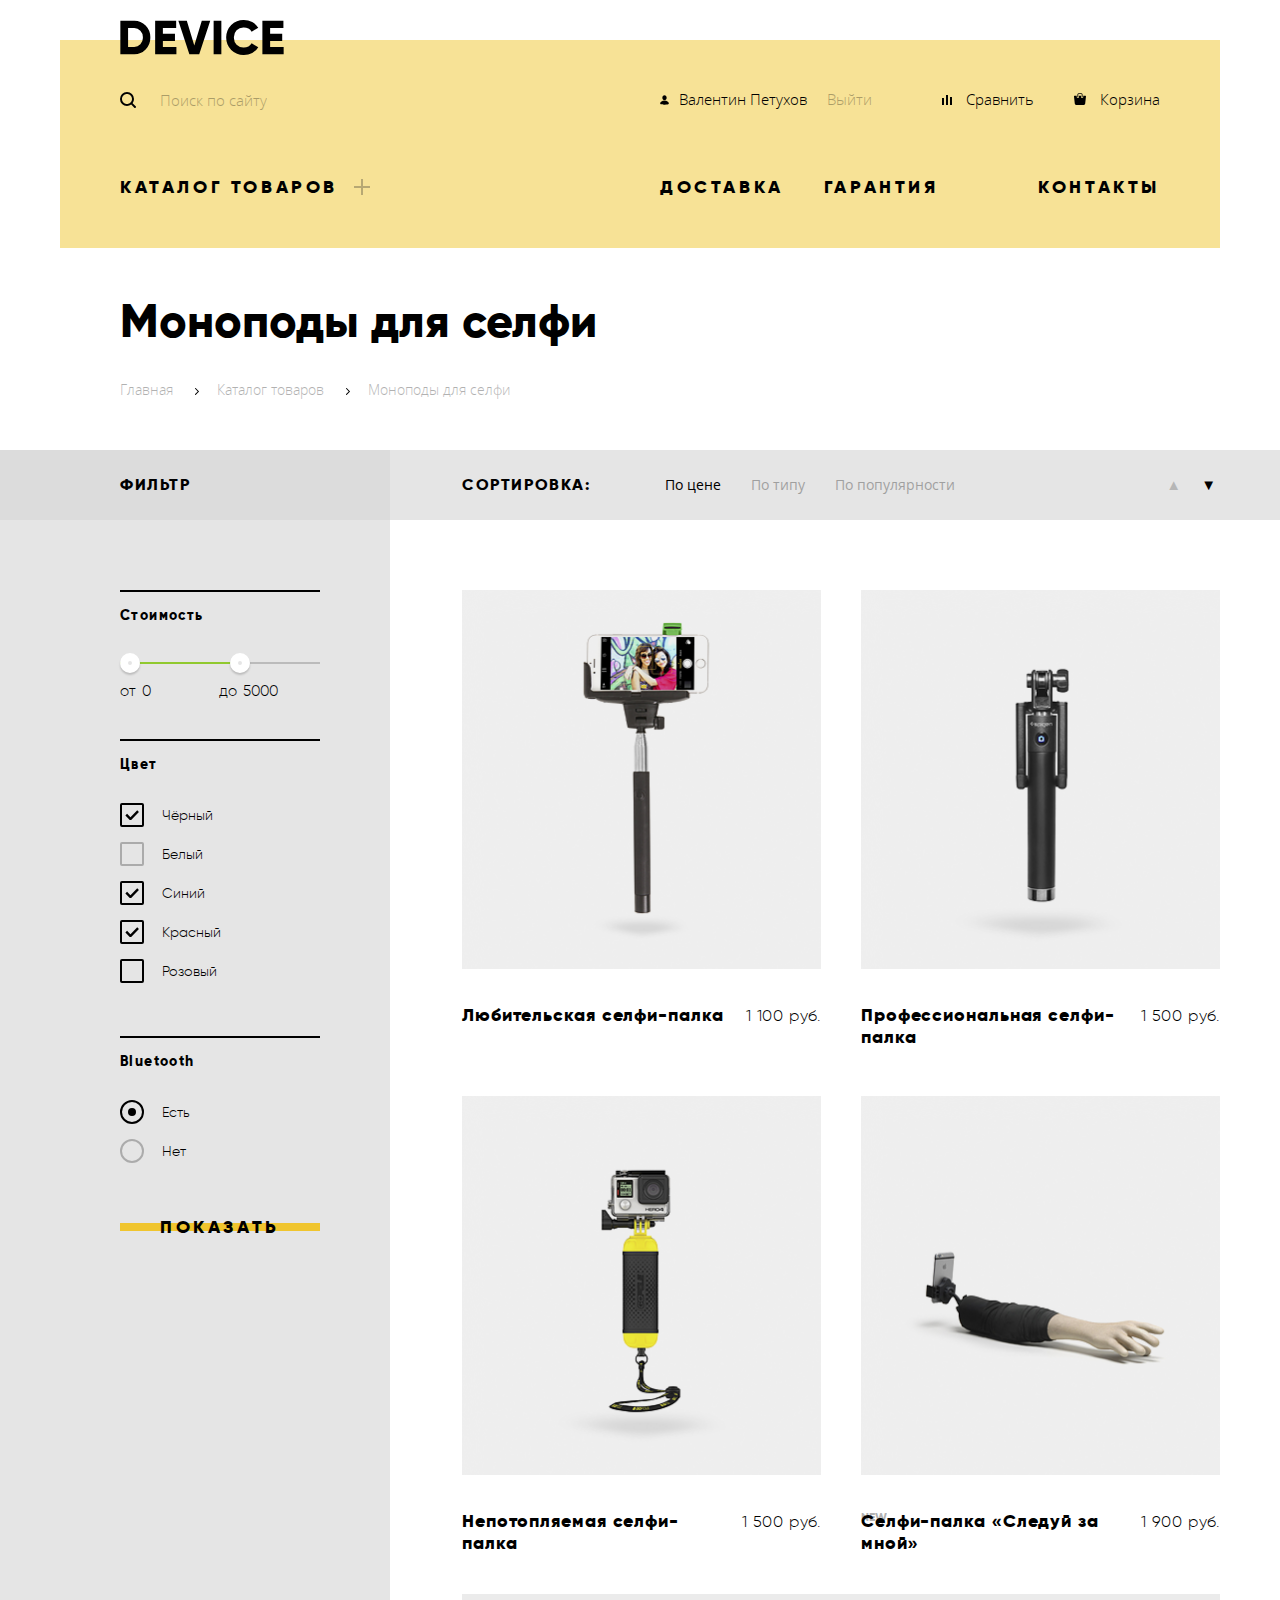
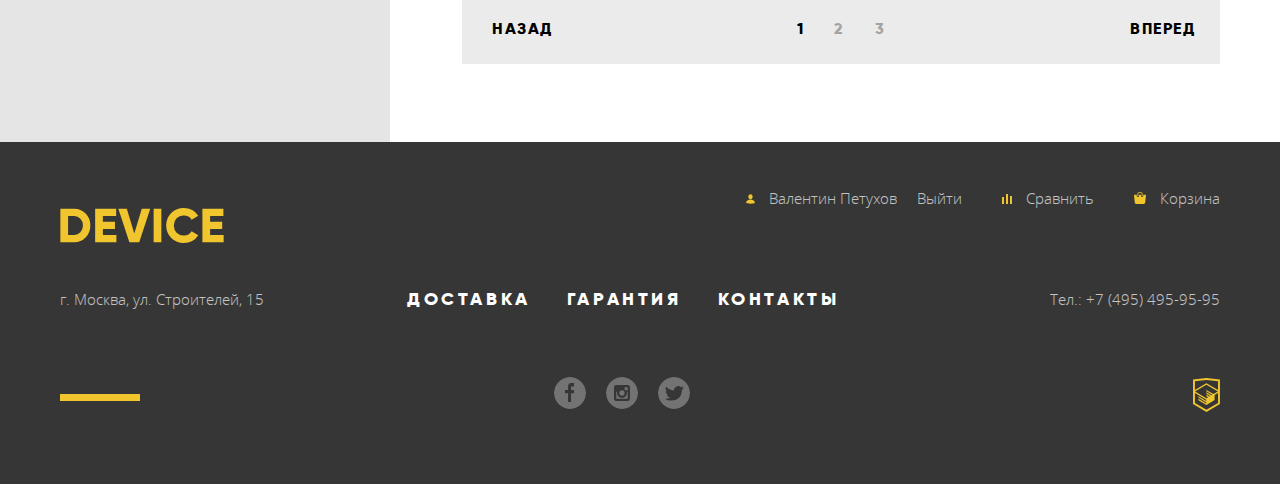
==== commit 716b7b49: "feat: add buttons styles and finish catalog styles" ====
--- a/catalog.html
+++ b/catalog.html
@@ -48,9 +48,10 @@
         </a>
         <div class="top-menu-container">
           <form action="https://echo.htmlacademy.ru/" class="search">
-            <label for="search" class="visually-hidden">Поле поиска по сайту</label>
-            <input type="text" name="search" id="search" placeholder="Поиск по сайту" />
-            <button type="submit">Найти</button>
+            <label for="search" class="search-icon"><span class="visually-hidden">Поле поиска по сайту</span></label>
+            <input type="text" name="search" id="search" class="search-field" placeholder="Поиск по сайту" />
+            <button type="submit" class="search-button" tabindex="0"><span
+                class="search-button__text">Найти</span></button>
           </form>
 
           <ul class="user-menu list">
@@ -155,11 +156,16 @@
           <form class="filter__options" action="https://echo.htmlacademy.ru/" method="get">
             <fieldset>
               <legend>Стоимость</legend>
-              <div class="price-controls">
-                <label class="min-price" for="min-price" tabindex="0"></label>
-                <label class="max-price" for="max-price" tabindex="0"></label>
-                <span>от </span><input type="number" name="min-price" id="min-price" min="0" value="0">
-                <span>до </span><input type="number" name="max-price" id="max-price" min="0" value="5000">
+              <div class="range-filter">
+                <div class="range-progress">
+                  <span class="range-fill"></span>
+                </div>
+                <div class="price-controls">
+                  <label class="toggle min-price" for="min-price" tabindex="0"></label>
+                  <label class="toggle max-price" for="max-price" tabindex="0"></label>
+                  <span>от </span><input type="number" name="min-price" id="min-price" min="0" value="0">
+                  <span>до </span><input type="number" name="max-price" id="max-price" min="0" value="5000">
+                </div>
               </div>
             </fieldset>
 
@@ -212,7 +218,8 @@
               </ul>
             </fieldset>
 
-            <button type="submit" class="filter__submit-btn btn-reset-style extra-bold color-link">Показать</button>
+            <button type="submit" class="filter__submit-btn btn-reset-style extra-bold color-link">
+              <span class="color-link__text">Показать</span></button>
           </form>
         </aside>
 
@@ -225,9 +232,10 @@
               <li class="sort__item"><a href="/catalog.html" class="sort__link">По популярности</a></li>
             </ul>
             <div class="sort-type">
-              <a href="/catalog.html" class="sort-type__link"><span class="visually-hidden">по убыванию</span></a>
+              <a href="/catalog.html" class="sort-type__link"><span class="visually-hidden">по
+                  убыванию</span>&#9650;</a>
               <a href="/catalog.html" class="sort-type__link sort-type__link--active"><span class="visually-hidden">по
-                  возрастанию</span></a>
+                  возрастанию</span>&#9660;</a>
             </div>
           </aside>
 
@@ -237,12 +245,15 @@
               <li class="catalog__item">
                 <img src="img/content/item-1.png" width="360" height="380" alt="Любительская селфи-палка"
                   class="catalog__item-poster">
-                <div>
-                  <h3><a href="/catalog.html">Любительская селфи-палка</a></h3>
+                <div class="catalog__item-info">
+                  <h3 class="catalog__item-header">
+                    <a href="/catalog.html">Любительская селфи-палка</a>
+                  </h3>
                   <span class="catalog__item-price">1 100 руб.</span>
 
                   <div class="catalog__item-actions">
-                    <a href="/catalog.html" class="extra-bold color-link">В корзину</a>
+                    <a href="/catalog.html" class="catalog__item-to-cart extra-bold color-link">
+                      <span class="color-link__text">В корзину</span></a>
                     <a href="/catalog.html" class="catalog__item-to-compare">Добавить к сравнению</a>
                   </div>
                 </div>
@@ -250,13 +261,17 @@
               <li class="catalog__item">
                 <img src="img/content/item-2.png" width="360" height="380" alt="Профессиональная
           селфи-палка" class="catalog__item-poster">
-                <div>
-                  <h3><a href="/catalog.html">Профессиональная
-                      селфи-палка</a></h3>
+                <div class="catalog__item-info">
+                  <h3 class="catalog__item-header">
+                    <a href="/catalog.html">Профессиональная
+                      селфи-палка</a>
+                  </h3>
                   <span class="catalog__item-price">1 500 руб.</span>
 
                   <div class="catalog__item-actions catalog__item-actions--hidden">
-                    <a href="/catalog.html" class="extra-bold color-link">В корзину</a>
+                    <a href="/catalog.html" class="catalog__item-to-cart extra-bold color-link">
+                      <span class="color-link__text">В корзину</span>
+                    </a>
                     <a href="/catalog.html" class="catalog__item-to-compare">Добавить к сравнению</a>
                   </div>
                 </div>
@@ -264,12 +279,16 @@
               <li class="catalog__item">
                 <img src="img/content/item-3.png" width="360" height="380" alt="Непотопляемая селфи-палка"
                   class="catalog__item-poster">
-                <div>
-                  <h3><a href="/catalog.html">Непотопляемая селфи-палка</a></h3>
+                <div class="catalog__item-info">
+                  <h3 class="catalog__item-header">
+                    <a href="/catalog.html">Непотопляемая селфи-палка</a>
+                  </h3>
                   <span class="catalog__item-price">1 500 руб.</span>
 
                   <div class="catalog__item-actions catalog__item-actions--hidden">
-                    <a href="/catalog.html" class="extra-bold color-link">В корзину</a>
+                    <a href="/catalog.html" class="catalog__item-to-cart extra-bold color-link">
+                      <span class="color-link__text">В корзину</span>
+                    </a>
                     <a href="/catalog.html" class="catalog__item-to-compare">Добавить к сравнению</a>
                   </div>
                 </div>
@@ -277,8 +296,10 @@
               <li class="catalog__item">
                 <img src="img/content/item-4.png" width="360" height="380" alt="Селфи-палка «Следуй за мной»"
                   class="catalog__item-poster">
-                <div>
-                  <h3><a href="/catalog.html">Селфи-палка «Следуй за мной»</a></h3>
+                <div class="catalog__item-info">
+                  <h3 class="catalog__item-header">
+                    <a href="/catalog.html">Селфи-палка «Следуй за мной»</a>
+                  </h3>
                   <span class="catalog__item-price">1 900 руб.</span>
 
                   <div class="catalog__item-tag">
@@ -286,7 +307,9 @@
                   </div>
 
                   <div class="catalog__item-actions catalog__item-actions--hidden">
-                    <a href="/catalog.html" class="extra-bold color-link">В корзину</a>
+                    <a href="/catalog.html" class="catalog__item-to-cart extra-bold color-link">
+                      <span class="color-link__text">В корзину</span>
+                    </a>
                     <a href="/catalog.html" class="catalog__item-to-compare">Добавить к сравнению</a>
                   </div>
                 </div>
--- a/css/style.css
+++ b/css/style.css
@@ -55,6 +55,7 @@
   --white-60: rgba(255, 255, 255, 0.6);
   --decor-black-shadow-opacity: rgba(0 0 0 / 0.3);
   --black-40: rgba(0, 0, 0, 0.4);
+  --black-60: rgba(0, 0, 0, 0.6);
   --decor-black-shadow-light-opacity: rgba(0 0 0 / 0.18);
 }
 
@@ -144,6 +145,33 @@
   position: relative;
   display: block;
   text-align: center;
+  cursor: pointer;
+}
+
+.color-link:not(.services-navigation__item-link):before {
+  content: "";
+  position: absolute;
+  width: 100%;
+  height: 8px;
+  left: 0;
+  top: 0;
+  background-color: var(--special-yellow-dark);
+  transform: translateY(7px);
+  transition-duration: 200ms;
+  transition-property: height, transform;
+}
+
+.color-link:not(.services-navigation__item-link):hover::before {
+  height: 40px;
+  transform: translateY(-9px);
+}
+
+.color-link__text {
+  position: relative;
+}
+
+.color-link:not(.services-navigation__item-link):active .color-link__text {
+  color: var(--decor-black-shadow-light-opacity);
 }
 
 .pseudo-opacity[href]:hover {
@@ -230,6 +258,83 @@
   padding-bottom: 50px;
 }
 
+.search {
+  display: flex;
+  align-items: center;
+  position: relative;
+}
+
+.search-icon {
+  position: absolute;
+  top: 3px;
+  width: 16px;
+  height: 16px;
+  background-image: url("/img/decor/icon-search.svg");
+  background-repeat: no-repeat;
+}
+
+.search-field {
+  background: transparent;
+  border: none;
+  font-size: 15px;
+  line-height: 20px;
+  padding-left: 40px;
+  padding-bottom: 14px;
+  border-bottom: 2px solid transparent;
+  color: var(--decor-black-shadow-opacity);
+}
+
+.search:hover .search-field {
+  color: var(--black-60);
+}
+
+.search:focus-within .search-field {
+  outline: none;
+  border: 0;
+  border-bottom: 2px solid var(--basic-black);
+  color: var(--basic-black);
+}
+
+.search-field::placeholder {
+  opacity: 0.3;
+  color: var(--basic-black);
+}
+
+.search-field:hover::placeholder {
+  opacity: 0.6;
+}
+
+.search-field:focus::placeholder {
+  opacity: 1;
+}
+
+.search-button {
+  display: none;
+  position: absolute;
+  bottom: 0;
+  left: 100%;
+  text-transform: uppercase;
+  background: transparent;
+  outline: none;
+  border: 2px solid #000000;
+  padding: 15px 17px;
+}
+
+.search:focus-within .search-button {
+  display: block;
+}
+
+.search-button:hover,
+.search-button:focus {
+  background-color: var(--basic-black);
+  color: var(--basic-white);
+}
+
+.search-button:focus,
+.search-button:active {
+  color: var(--white-30);
+}
+
 .user-menu {
   display: flex;
   flex-wrap: wrap;
@@ -271,33 +376,14 @@
   opacity: 0.3;
 }
 
-/* .user-menu__link::before {
-  content: "";
-  width: 9px;
-  height: 10px;
-  position: absolute;
-  top: 5px;
-  left: 0;
-  background-repeat: no-repeat;
-  background-position: 0 0;
-}
-
-.user-menu__item--login .user-menu__link::before,
-.user-menu__item--username .user-menu__link::before {
-  background-image: url("/img/decor/user.svg");
-}
-
-.user-menu__item--compare .user-menu__link::before {
-  background-image: url("/img/decor/compare.svg");
-}
-
-.user-menu__item--cart .user-menu__link::before {
-  background-image: url("/img/decor/cart.svg");
-}*/
-
 .site-navigation {
   display: flex;
   justify-content: space-between;
+  position: relative;
+  margin-right: -60px;
+  margin-left: -60px;
+  padding-right: 60px;
+  padding-left: 60px;
 }
 
 .site-navigation__list {
@@ -324,11 +410,41 @@
   padding-right: 0;
 }
 
+.site-navigation__catalog-link {
+  display: flex;
+  align-items: center;
+}
+
+.site-navigation__catalog-link::after {
+  content: "";
+  display: inline-block;
+  background-image: url("/img/decor/icon-plus.svg");
+  background-repeat: no-repeat;
+  margin-left: 16px;
+  opacity: 0.3;
+  width: 16px;
+  height: 16px;
+}
+
+.site-navigation__catalog-link:hover::after {
+  opacity: 0.3;
+}
+
 .sub-menu {
   display: none;
-  /* display: flex; */
-  padding-top: 12px;
+  position: absolute;
+  z-index: 1;
+  left: 0;
+  width: 100%;
+  padding-top: 30px;
   padding-bottom: 26px;
+  padding-right: 60px;
+  padding-left: 60px;
+  background-color: var(--special-yellow);
+}
+
+.sub-menu-container:hover .sub-menu {
+  display: flex;
 }
 
 .sub-menu__section {
@@ -1072,15 +1188,54 @@
   line-height: 19px;
 }
 
-.filter__options span,
-.filter__options input {
-  font-size: 14px;
-  line-height: 17px;
+.range-filter {
+  position: relative;
+  width: 200px;
+  padding-top: 8px;
+}
+
+.range-progress {
+  width: 100%;
+  height: 2px;
+  background-color: var(--decor-black-shadow-light-opacity);
+}
+
+.range-fill {
+  width: 60%;
+  display: block;
+  height: 100%;
+  background-color: var(--special-green);
+}
+
+.price-controls {
+  width: 200px;
+}
+
+.toggle {
+  position: absolute;
+  top: -1px;
+  width: 4px;
+  height: 4px;
+  box-sizing: content-box;
+  background-color: var(--basic-grey-light);
+  border: 8px solid var(--basic-white);
+  border-radius: 50%;
+  box-shadow: 0 2px 2px var(--decor-black-shadow-light-opacity);
+  cursor: pointer;
+}
+
+.toggle.max-price {
+  left: calc(60% - 10px);
+}
+
+.price-controls {
+  padding-top: 17px;
 }
 
 .price-controls input {
   border: 0;
   background-color: transparent;
+  width: 75px;
 }
 
 .price-controls input::-webkit-inner-spin-button,
@@ -1183,12 +1338,18 @@
 
 .sort__list {
   display: flex;
+  flex-wrap: wrap;
+  width: 400px;
 }
 
 .sort__title {
   margin: 0;
   margin-left: 72px;
   margin-right: 74px;
+}
+
+.sort__item {
+  margin-right: 30px;
 }
 
 .sort__link {
@@ -1211,10 +1372,60 @@
 }
 
 .sort-type {
-  display: flex;
-}
-
-.catalog__item h3 {
+  margin-left: auto;
+  padding-right: 4px;
+}
+
+.sort-type__link {
+  opacity: 0.2;
+  color: var(--basic-black);
+}
+
+.sort-type__link:not(:last-child) {
+  margin-right: 16px;
+}
+
+.sort-type__link--active,
+.sort-type__link:active {
+  opacity: 1;
+}
+
+.sort-type__link:hover {
+  opacity: 0.4;
+}
+
+.catalog {
+  padding-top: 70px;
+  padding-left: 72px;
+  padding-bottom: 78px;
+  padding-right: calc(100% - 830px);
+}
+
+.catalog__list {
+  display: grid;
+  grid-template-columns: 1fr 1fr;
+  gap: 48px 40px;
+  margin-bottom: 40px;
+}
+
+.catalog__item {
+  position: relative;
+}
+
+.catalog__item:hover img {
+  opacity: 0.7;
+}
+
+.catalog__item-info {
+  display: flex;
+  justify-content: space-between;
+  align-items: baseline;
+  margin-top: 30px;
+}
+
+.catalog__item-header {
+  margin: 0;
+  max-width: 270px;
   font-weight: 800;
   font-size: 18px;
   line-height: 22px;
@@ -1227,8 +1438,24 @@
   letter-spacing: 0.05em;
 }
 
-.catalog__item-actions--hidden {
-  display: none;
+.catalog__item-actions {
+  position: absolute;
+  z-index: -1;
+  top: 180px;
+  left: calc(50% - 100px);
+  display: flex;
+  align-items: center;
+  flex-direction: column;
+}
+
+.catalog__item:hover .catalog__item-actions,
+.catalog__item:focus-within .catalog__item-actions {
+  z-index: 1;
+}
+
+.catalog__item-to-cart {
+  width: 200px;
+  margin-bottom: 20px;
 }
 
 .catalog__item-to-compare {
@@ -1247,6 +1474,7 @@
 }
 
 .catalog__item-tag {
+  position: absolute;
   font-weight: 800;
   font-size: 12px;
   line-height: 15px;
@@ -1255,7 +1483,17 @@
 }
 
 .pagination {
+  display: flex;
+  justify-content: space-between;
   background-color: var(--basic-grey-lightest);
+}
+
+.pagination__btn {
+  display: flex;
+  align-items: center;
+  width: 120px;
+  padding: 25px 30px;
+  cursor: pointer;
 }
 
 .pagination__btn:hover,
@@ -1267,6 +1505,16 @@
   opacity: 0.3;
 }
 
+.pagination__list {
+  display: flex;
+  flex-wrap: wrap;
+  align-items: center;
+}
+
+.pagination__link {
+  padding: 25px 15px;
+}
+
 .pagination__link:not(.pagination__link--active) {
   opacity: 0.3;
 }
